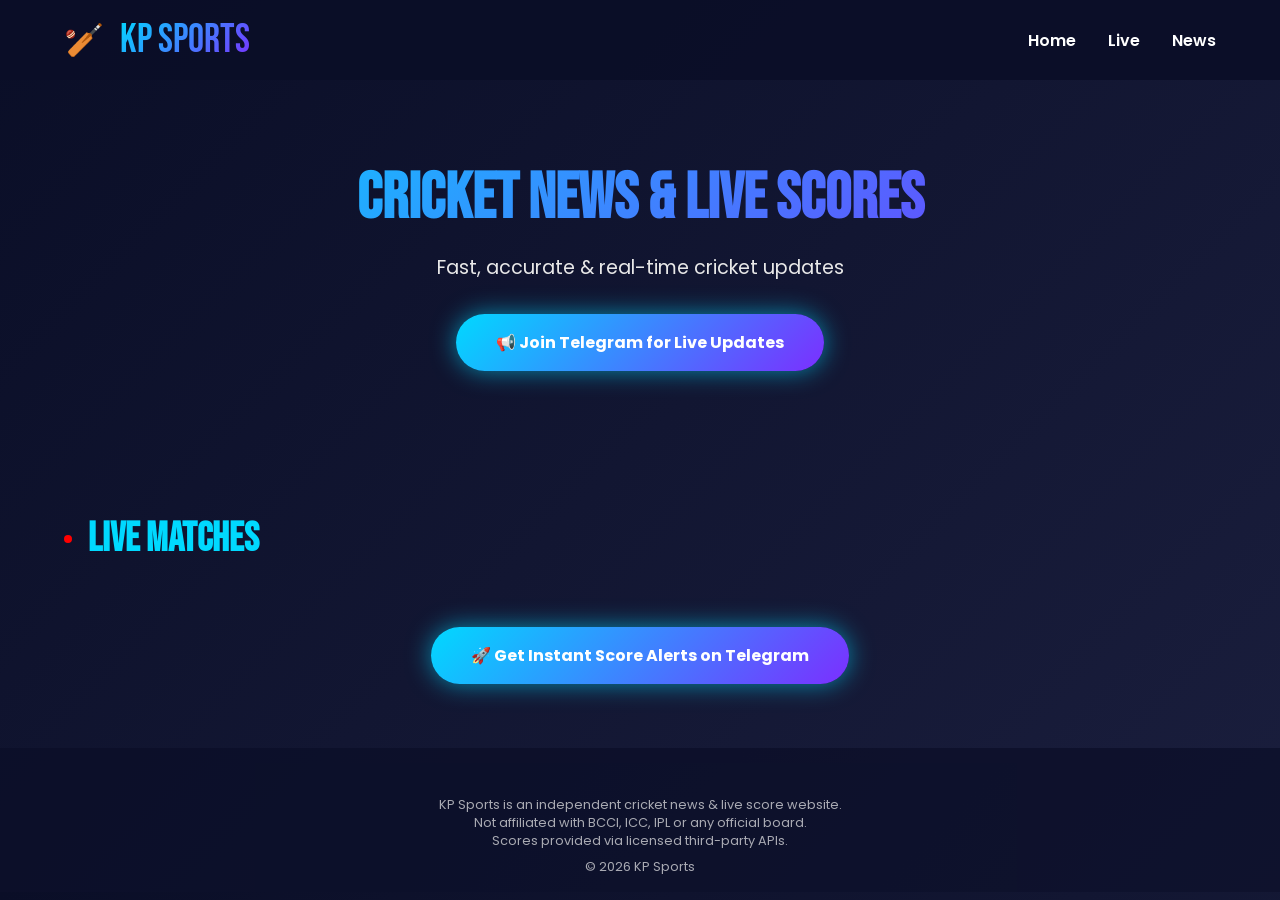
==== index.html @ c5a50441 "Create index.html" ====
<!DOCTYPE html>
<html lang="en">
<head>
<meta charset="UTF-8">
<meta name="viewport" content="width=device-width, initial-scale=1.0">
<title>KP Sports - Cricket News & Live Scores</title>

<link href="https://fonts.googleapis.com/css2?family=Bebas+Neue&family=Poppins:wght@300;400;600;700;800&display=swap" rel="stylesheet">

<style>
*{margin:0;padding:0;box-sizing:border-box}
:root{
--primary:#00D9FF;
--secondary:#7B2FFF;
--accent:#FF00E5;
--dark:#0A0E27;
--card-bg:#1A1E3D;
--glow-blue:#00D9FF;
--glow-purple:#7B2FFF;
}
body{
font-family:'Poppins',sans-serif;
background:linear-gradient(135deg,#0A0E27 0%,#1A1E3D 100%);
color:#E8E8E8;
overflow-x:hidden;
}
header{
position:sticky;top:0;z-index:1000;
background:rgba(10,14,39,.9);
padding:1rem 5%;
display:flex;justify-content:space-between;align-items:center;
}
.logo{
font-family:'Bebas Neue',sans-serif;
font-size:2.5rem;
background:linear-gradient(135deg,var(--glow-blue),var(--glow-purple));
-webkit-background-clip:text;
-webkit-text-fill-color:transparent;
}
nav{display:flex;gap:2rem}
nav a{color:#fff;text-decoration:none;font-weight:600}

.hero{
padding:5rem 5%;
text-align:center;
}
.hero h1{
font-family:'Bebas Neue',sans-serif;
font-size:4rem;
background:linear-gradient(135deg,var(--glow-blue),var(--glow-purple));
-webkit-background-clip:text;
-webkit-text-fill-color:transparent;
}
.hero p{margin:1rem 0 2rem;font-size:1.2rem}

.hero-btn{
display:inline-block;
padding:1rem 2.5rem;
border-radius:30px;
font-weight:700;
text-decoration:none;
background:linear-gradient(135deg,var(--glow-blue),var(--glow-purple));
color:#fff;
box-shadow:0 0 25px rgba(0,217,255,.6);
}

.section{
padding:4rem 5%;
}
.section-title{
font-family:'Bebas Neue';
font-size:2.5rem;
color:var(--glow-blue);
margin-bottom:2rem;
display:flex;align-items:center;gap:1rem;
}
.live-dot{
width:8px;height:8px;border-radius:50%;
background:red;animation:pulse 1.5s infinite;
}
@keyframes pulse{0%,100{opacity:1}50{opacity:.3}}

.matches-grid{
display:grid;
grid-template-columns:repeat(auto-fit,minmax(320px,1fr));
gap:2rem;
}
.match-card{
background:var(--card-bg);
border-radius:15px;
border:2px solid rgba(0,217,255,.3);
padding:1.5rem;
}
.match-card h3{margin-bottom:1rem}
.match-card p{margin:.3rem 0}

.telegram{
margin-top:2rem;
text-align:center;
}

footer{
background:#0A0E27;
padding:3rem 5% 1rem;
text-align:center;
font-size:.8rem;
opacity:.7;
}
</style>
</head>

<body>

<header>
<div style="display:flex;align-items:center;gap:1rem">
<span style="font-size:2rem">🏏</span>
<div class="logo">KP SPORTS</div>
</div>
<nav>
<a href="#home">Home</a>
<a href="#live">Live</a>
<a href="#news">News</a>
</nav>
</header>

<section class="hero" id="home">
<h1>Cricket News & Live Scores</h1>
<p>Fast, accurate & real-time cricket updates</p>

<a href="https://t.me/kp_sports" target="_blank" class="hero-btn">
📢 Join Telegram for Live Updates
</a>
</section>

<section class="section" id="live">
<h2 class="section-title">
<span class="live-dot"></span> Live Matches
</h2>

<div class="matches-grid" id="matches">
<!-- Live scores will load here -->
</div>

<div class="telegram">
<a href="https://t.me/YOUR_TELEGRAM_CHANNEL" target="_blank" class="hero-btn">
🚀 Get Instant Score Alerts on Telegram
</a>
</div>
</section>

<footer>
<p>
KP Sports is an independent cricket news & live score website. <br>
Not affiliated with BCCI, ICC, IPL or any official board. <br>
Scores provided via licensed third-party APIs.
</p>
<p style="margin-top:.5rem">© 2026 KP Sports</p>
</footer>

<script>
// 🔑 ADD YOUR CRICAPI KEY HERE
const API_KEY = "YOUR_CRICAPI_KEY";
const API_URL = `https://api.cricapi.com/v1/currentMatches?apikey=${API_KEY}&offset=0`;

async function loadLiveScores(){
try{
const res = await fetch(API_URL);
const json = await res.json();

const container = document.getElementById("matches");
container.innerHTML = "";

if(!json.data) return;

json.data.slice(0,4).forEach(match=>{
container.innerHTML += `
<div class="match-card">
<h3>${match.name}</h3>
<p>${match.teams[0]}: <strong>${match.score?.[0]?.r ?? "-"} / ${match.score?.[0]?.w ?? ""}</strong></p>
<p>${match.teams[1]}: <strong>${match.score?.[1]?.r ?? "-"} / ${match.score?.[1]?.w ?? ""}</strong></p>
<p style="margin-top:.8rem;color:var(--glow-purple)">
${match.status}
</p>
</div>
`;
});
}catch(e){
console.log("Score load error",e);
}
}

loadLiveScores();
setInterval(loadLiveScores,30000);
</script>

</body>
</html>
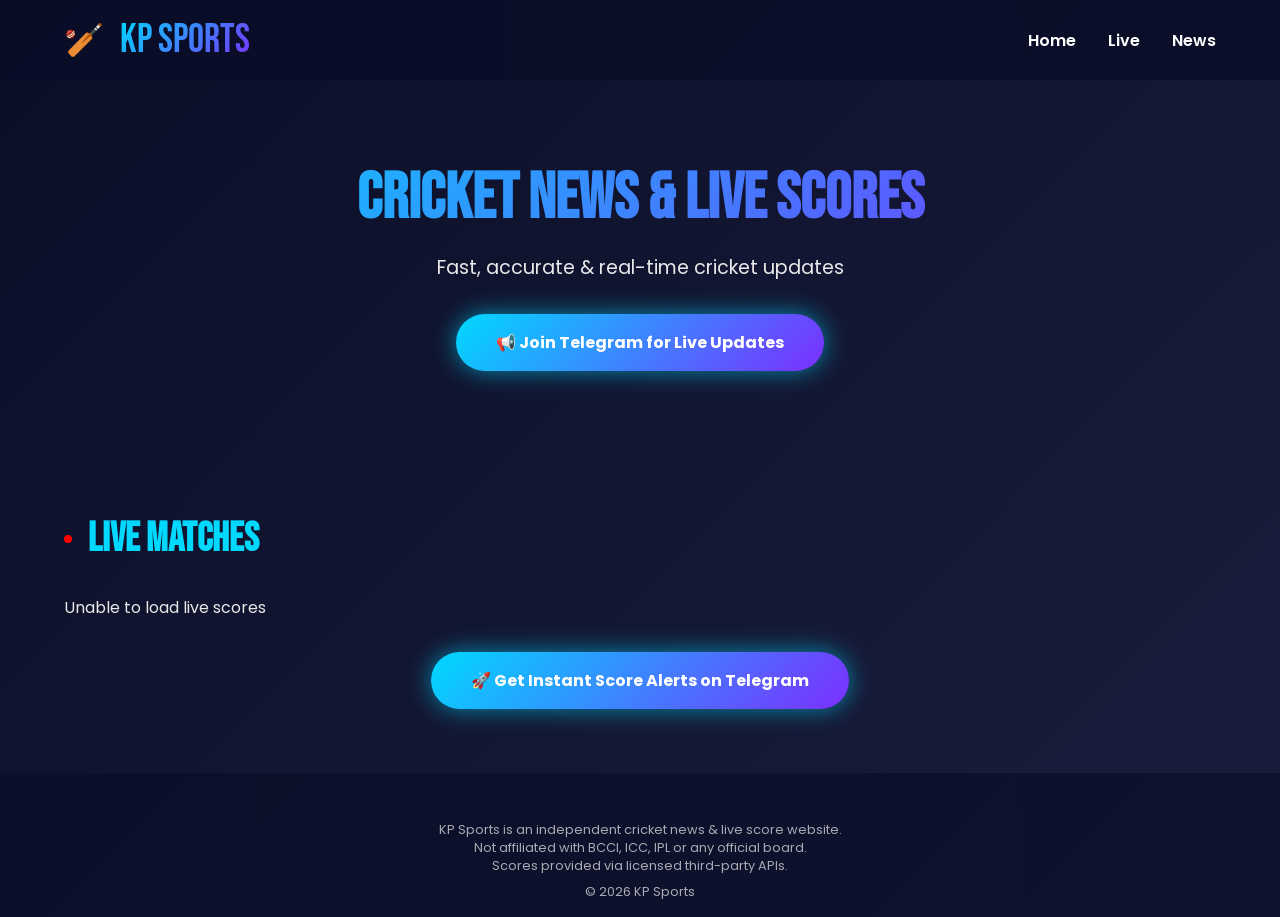
==== commit 5ac892cd: "Update index.html" ====
--- a/index.html
+++ b/index.html
@@ -78,7 +78,7 @@
 width:8px;height:8px;border-radius:50%;
 background:red;animation:pulse 1.5s infinite;
 }
-@keyframes pulse{0%,100{opacity:1}50{opacity:.3}}
+@keyframes pulse{0%,100%{opacity:1}50%{opacity:.3}}
 
 .matches-grid{
 display:grid;
@@ -138,11 +138,11 @@
 </h2>
 
 <div class="matches-grid" id="matches">
-<!-- Live scores will load here -->
+<p>Loading live scores...</p>
 </div>
 
 <div class="telegram">
-<a href="https://t.me/YOUR_TELEGRAM_CHANNEL" target="_blank" class="hero-btn">
+<a href="https://t.me/kp_sports" target="_blank" class="hero-btn">
 🚀 Get Instant Score Alerts on Telegram
 </a>
 </div>
@@ -150,47 +150,59 @@
 
 <footer>
 <p>
-KP Sports is an independent cricket news & live score website. <br>
-Not affiliated with BCCI, ICC, IPL or any official board. <br>
+KP Sports is an independent cricket news & live score website.<br>
+Not affiliated with BCCI, ICC, IPL or any official board.<br>
 Scores provided via licensed third-party APIs.
 </p>
 <p style="margin-top:.5rem">© 2026 KP Sports</p>
 </footer>
 
 <script>
-// 🔑 ADD YOUR CRICAPI KEY HERE
-const API_KEY = "YOUR_CRICAPI_KEY";
+// 🔑 APNI REAL CRICAPI KEY YAHA DAALO
+const API_KEY = "YOUR_API_KEY_HERE";
+
+// ✅ FIXED API URL (string + template literal)
 const API_URL = `https://api.cricapi.com/v1/currentMatches?apikey=${API_KEY}&offset=0`;
 
 async function loadLiveScores(){
-try{
-const res = await fetch(API_URL);
-const json = await res.json();
-
-const container = document.getElementById("matches");
-container.innerHTML = "";
-
-if(!json.data) return;
-
-json.data.slice(0,4).forEach(match=>{
-container.innerHTML += `
-<div class="match-card">
-<h3>${match.name}</h3>
-<p>${match.teams[0]}: <strong>${match.score?.[0]?.r ?? "-"} / ${match.score?.[0]?.w ?? ""}</strong></p>
-<p>${match.teams[1]}: <strong>${match.score?.[1]?.r ?? "-"} / ${match.score?.[1]?.w ?? ""}</strong></p>
-<p style="margin-top:.8rem;color:var(--glow-purple)">
-${match.status}
-</p>
-</div>
-`;
-});
-}catch(e){
-console.log("Score load error",e);
-}
+  try{
+    const res = await fetch(API_URL);
+    const json = await res.json();
+
+    const container = document.getElementById("matches");
+    container.innerHTML = "";
+
+    if(!json.data || json.data.length === 0){
+      container.innerHTML = "<p>No live matches right now</p>";
+      return;
+    }
+
+    json.data.slice(0,4).forEach(match=>{
+      container.innerHTML += `
+        <div class="match-card">
+          <h3>${match.name ?? "Match"}</h3>
+          <p>${match.teams?.[0] ?? ""} :
+            <strong>${match.score?.[0]?.r ?? "-"} / ${match.score?.[0]?.w ?? "-"}</strong>
+          </p>
+          <p>${match.teams?.[1] ?? ""} :
+            <strong>${match.score?.[1]?.r ?? "-"} / ${match.score?.[1]?.w ?? "-"}</strong>
+          </p>
+          <p style="margin-top:.8rem;color:var(--glow-purple)">
+            ${match.status ?? ""}
+          </p>
+        </div>
+      `;
+    });
+
+  }catch(err){
+    console.error("Live score error:", err);
+    document.getElementById("matches").innerHTML =
+      "<p>Unable to load live scores</p>";
+  }
 }
 
 loadLiveScores();
-setInterval(loadLiveScores,30000);
+setInterval(loadLiveScores, 30000); // refresh every 30 sec
 </script>
 
 </body>
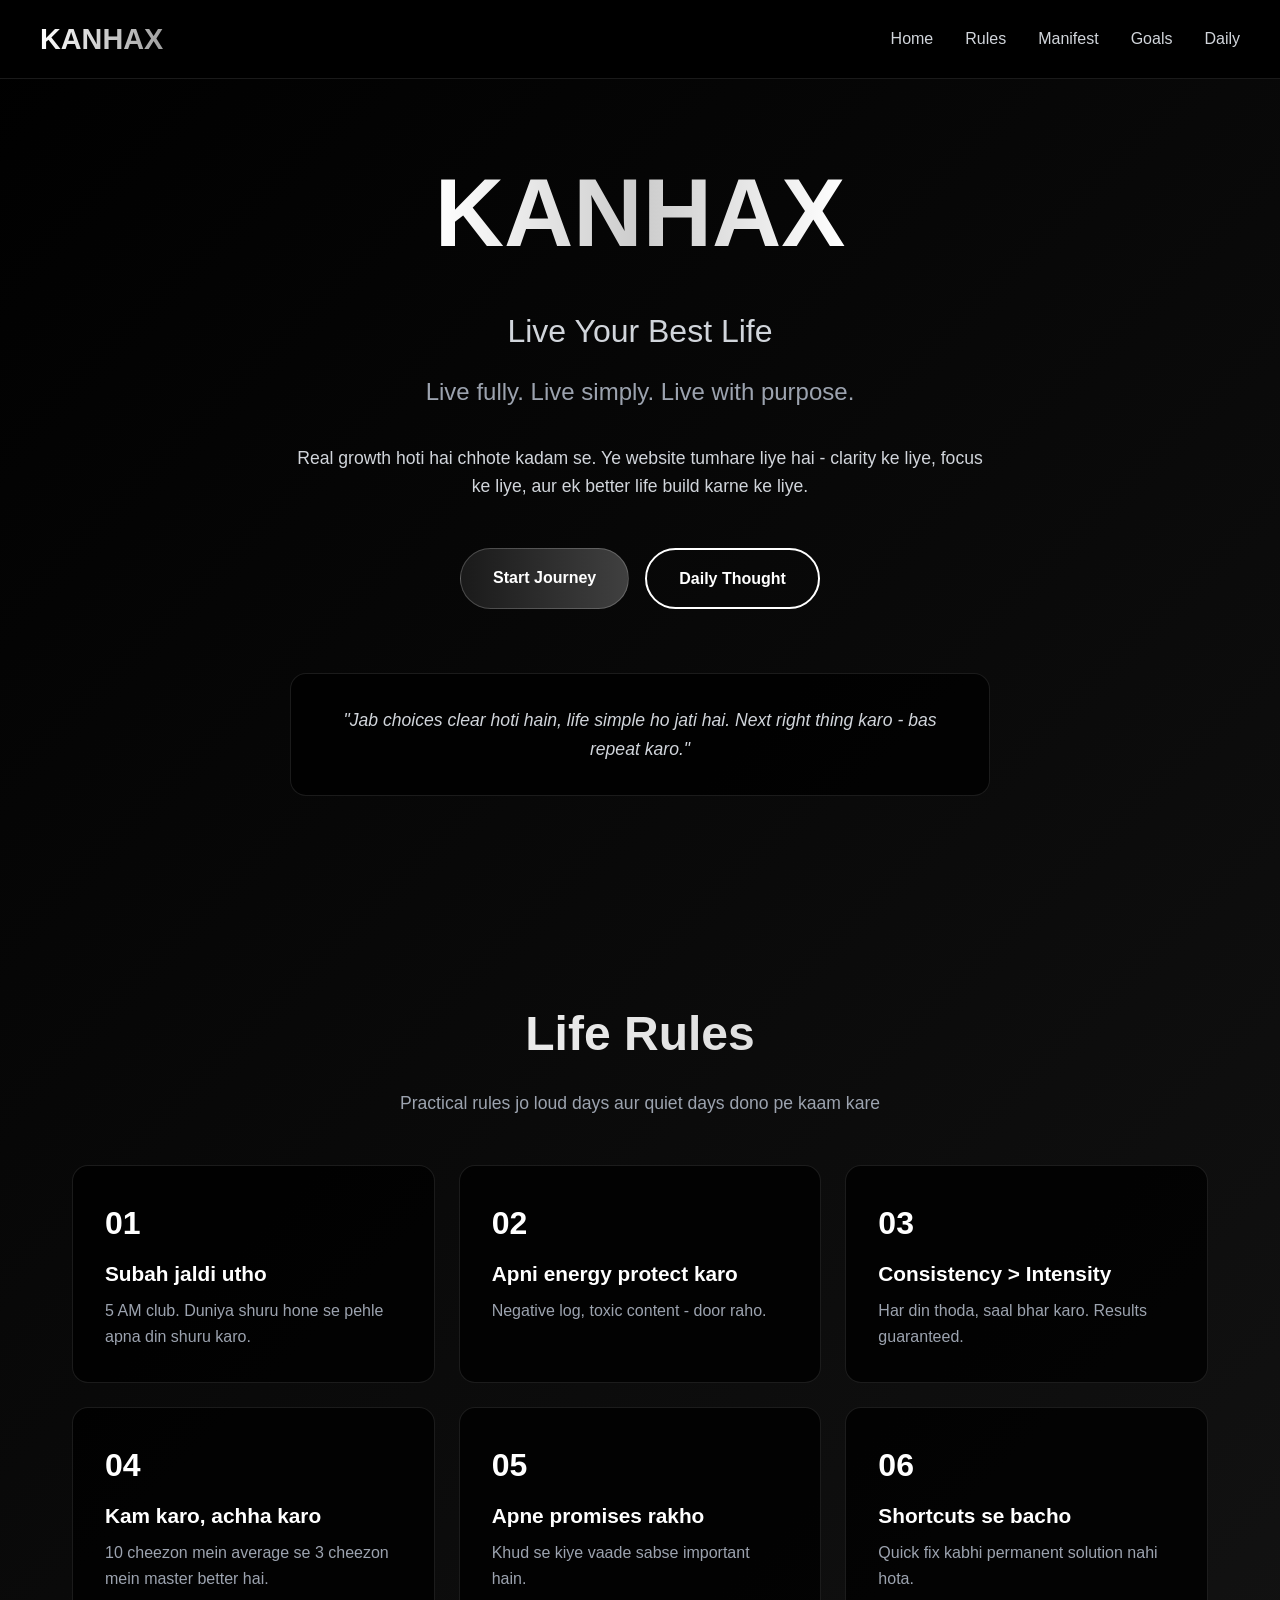
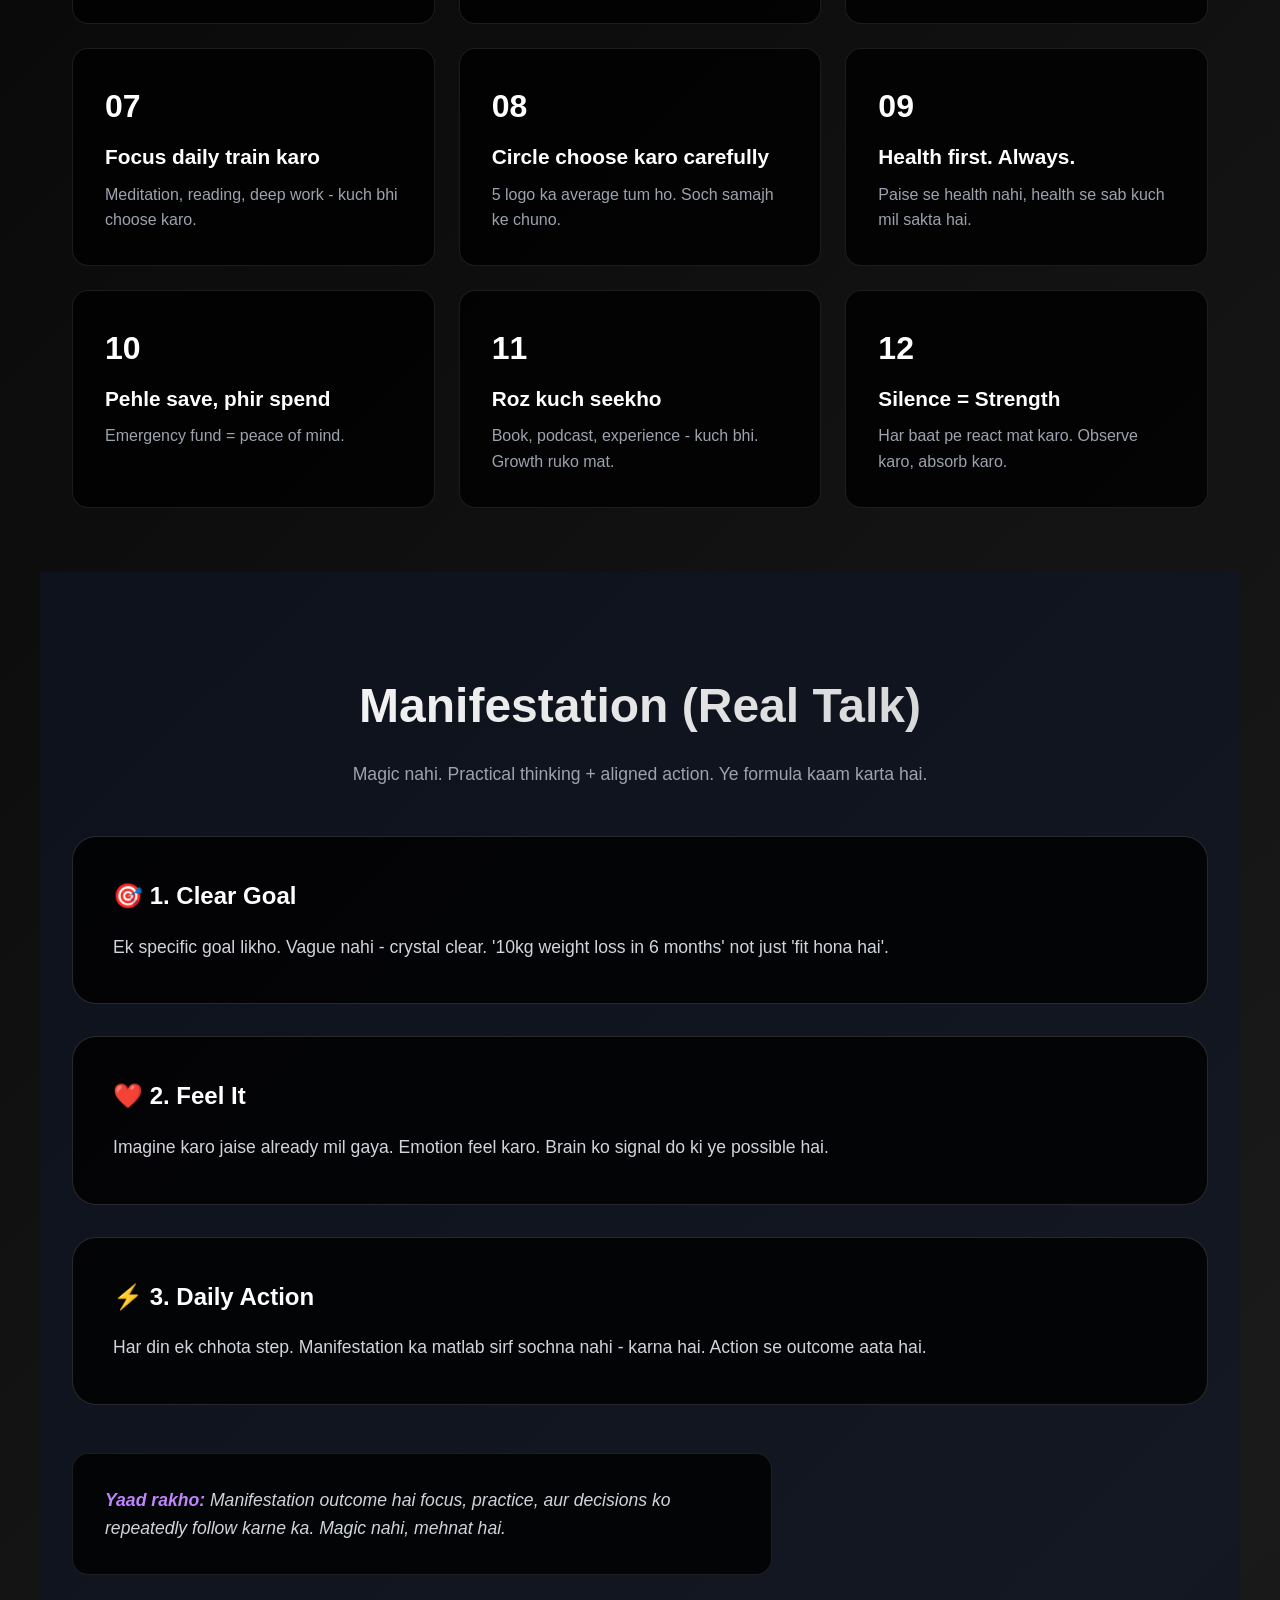
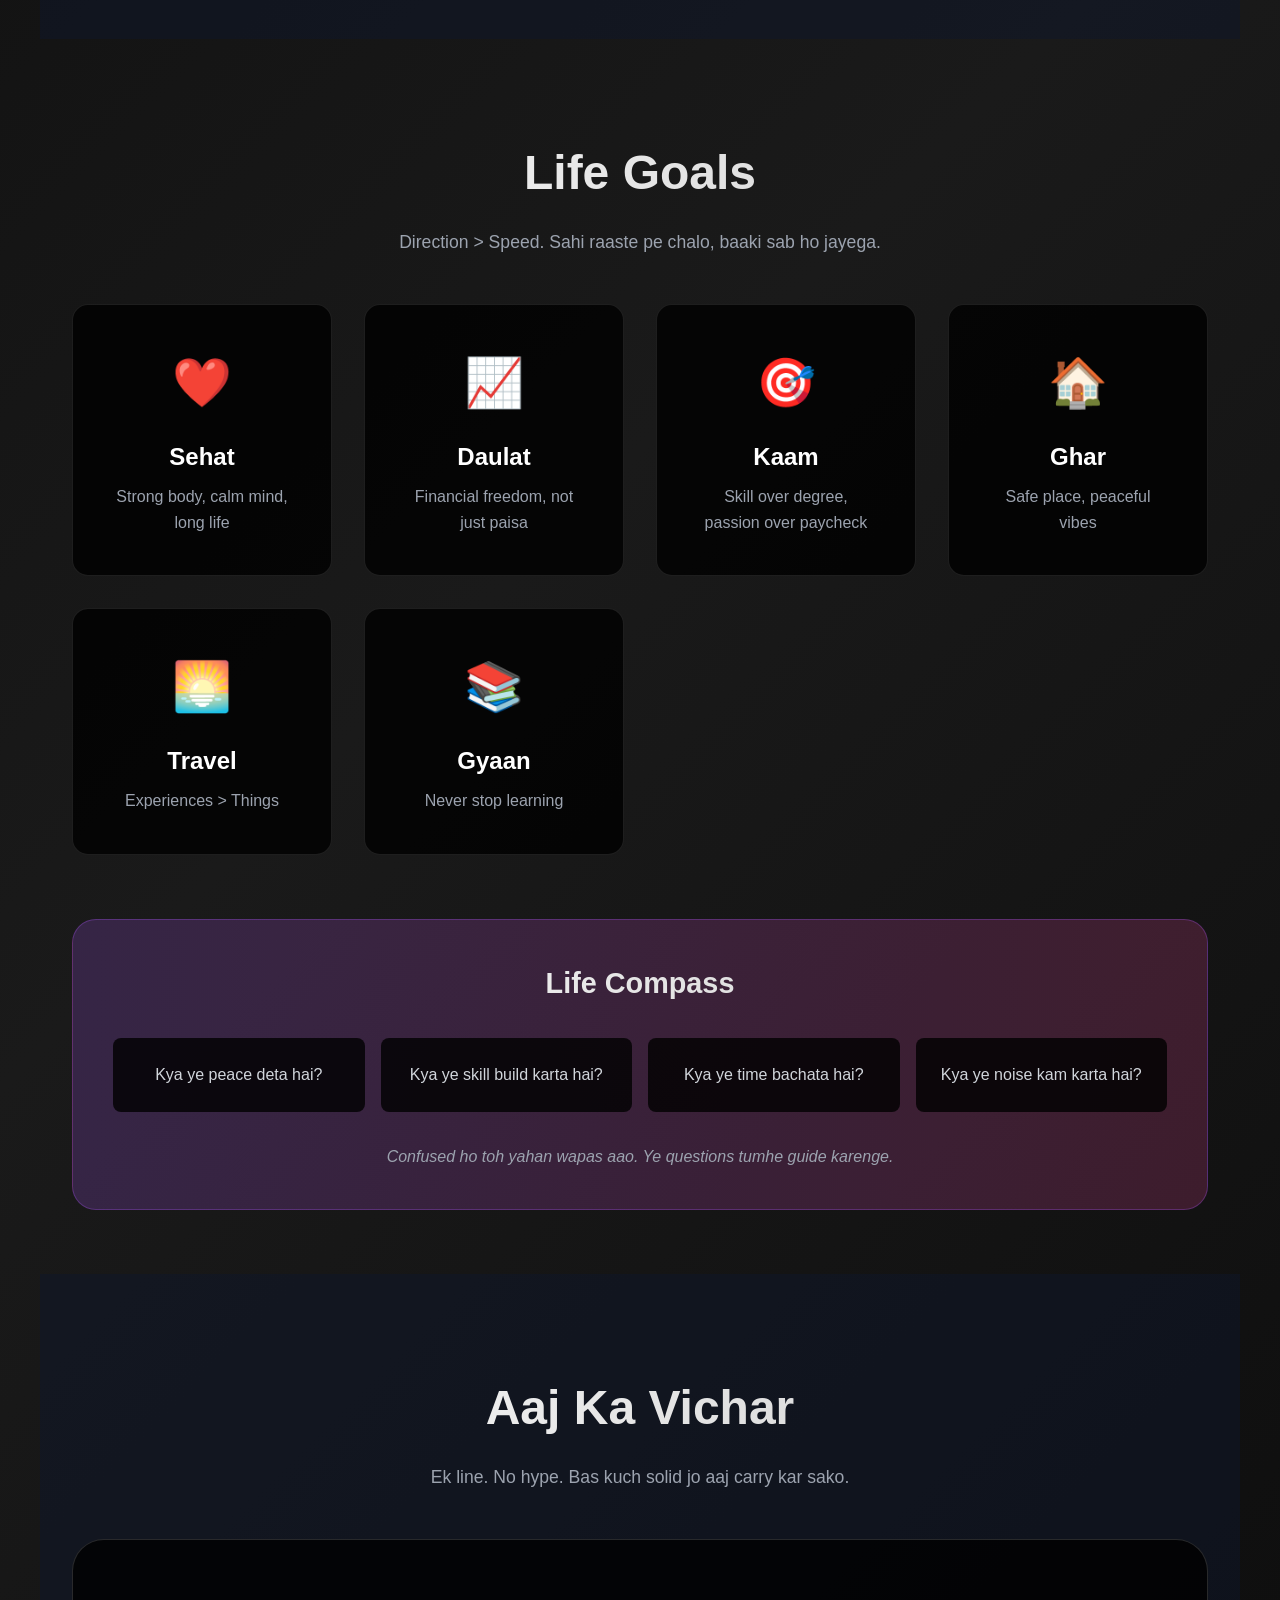
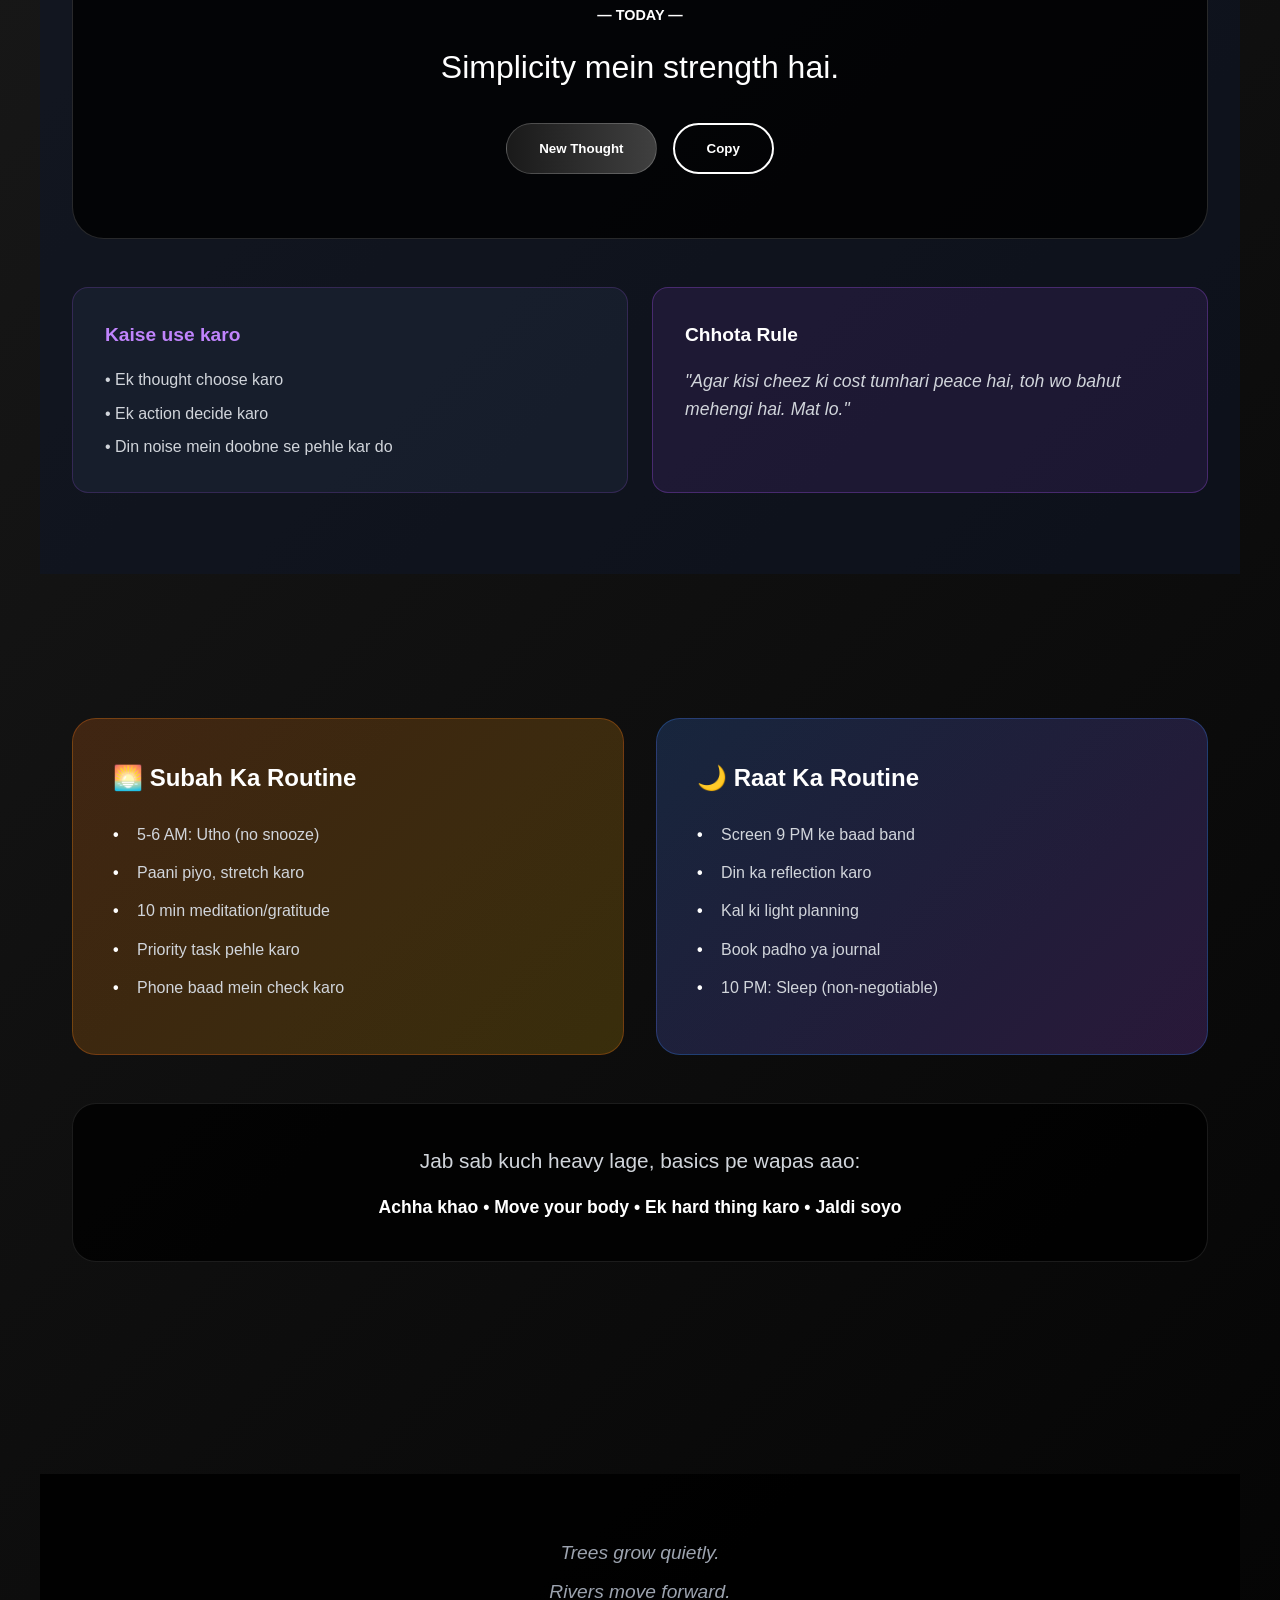
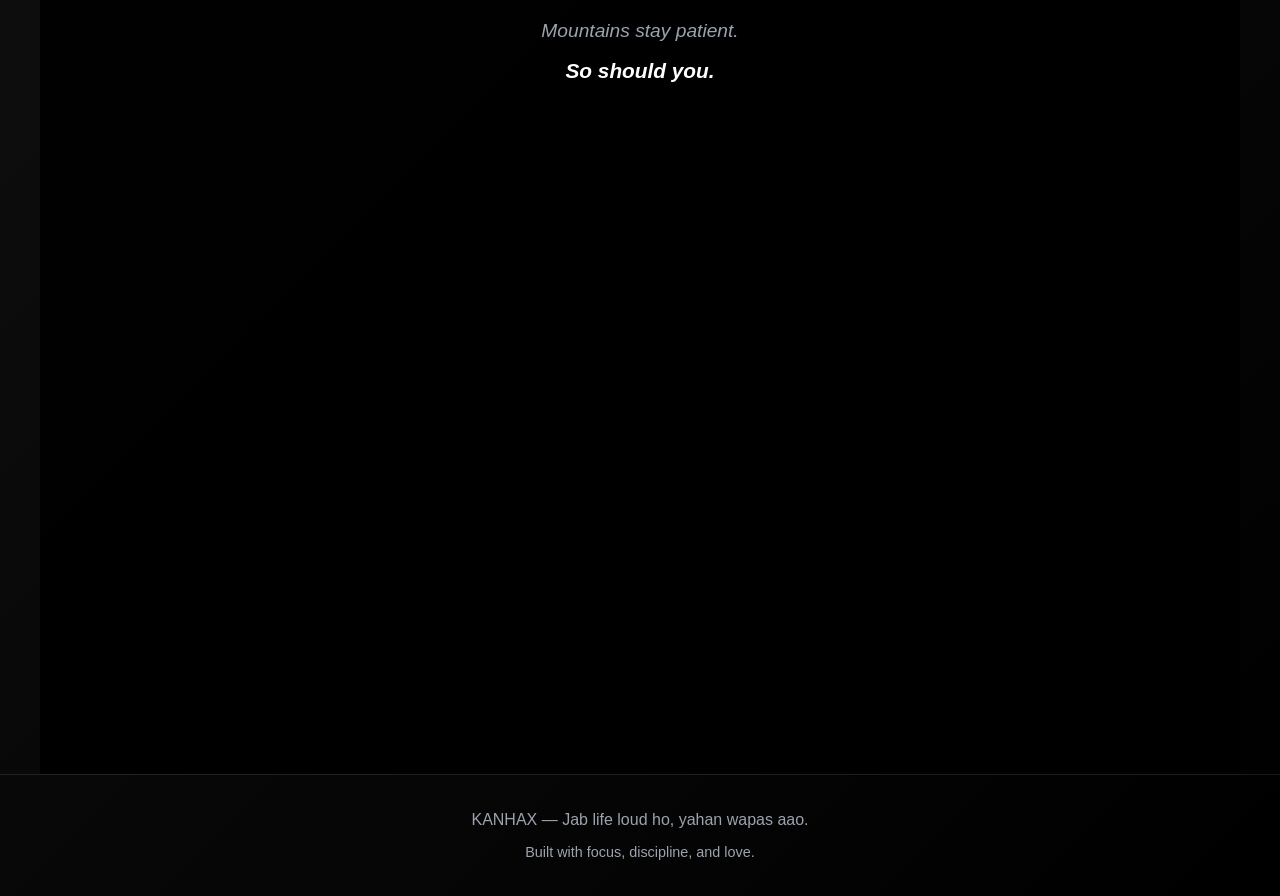
==== commit 4756cd07: "Create index.html" ====
--- a/index.html
+++ b/index.html
@@ -1,209 +1,810 @@
 <!DOCTYPE html>
 <html lang="en">
 <head>
-<meta charset="UTF-8">
-<meta name="viewport" content="width=device-width, initial-scale=1.0">
-<title>KP Sports - Cricket News & Live Scores</title>
-
-<link href="https://fonts.googleapis.com/css2?family=Bebas+Neue&family=Poppins:wght@300;400;600;700;800&display=swap" rel="stylesheet">
-
-<style>
-*{margin:0;padding:0;box-sizing:border-box}
-:root{
---primary:#00D9FF;
---secondary:#7B2FFF;
---accent:#FF00E5;
---dark:#0A0E27;
---card-bg:#1A1E3D;
---glow-blue:#00D9FF;
---glow-purple:#7B2FFF;
-}
-body{
-font-family:'Poppins',sans-serif;
-background:linear-gradient(135deg,#0A0E27 0%,#1A1E3D 100%);
-color:#E8E8E8;
-overflow-x:hidden;
-}
-header{
-position:sticky;top:0;z-index:1000;
-background:rgba(10,14,39,.9);
-padding:1rem 5%;
-display:flex;justify-content:space-between;align-items:center;
-}
-.logo{
-font-family:'Bebas Neue',sans-serif;
-font-size:2.5rem;
-background:linear-gradient(135deg,var(--glow-blue),var(--glow-purple));
--webkit-background-clip:text;
--webkit-text-fill-color:transparent;
-}
-nav{display:flex;gap:2rem}
-nav a{color:#fff;text-decoration:none;font-weight:600}
-
-.hero{
-padding:5rem 5%;
-text-align:center;
-}
-.hero h1{
-font-family:'Bebas Neue',sans-serif;
-font-size:4rem;
-background:linear-gradient(135deg,var(--glow-blue),var(--glow-purple));
--webkit-background-clip:text;
--webkit-text-fill-color:transparent;
-}
-.hero p{margin:1rem 0 2rem;font-size:1.2rem}
-
-.hero-btn{
-display:inline-block;
-padding:1rem 2.5rem;
-border-radius:30px;
-font-weight:700;
-text-decoration:none;
-background:linear-gradient(135deg,var(--glow-blue),var(--glow-purple));
-color:#fff;
-box-shadow:0 0 25px rgba(0,217,255,.6);
-}
-
-.section{
-padding:4rem 5%;
-}
-.section-title{
-font-family:'Bebas Neue';
-font-size:2.5rem;
-color:var(--glow-blue);
-margin-bottom:2rem;
-display:flex;align-items:center;gap:1rem;
-}
-.live-dot{
-width:8px;height:8px;border-radius:50%;
-background:red;animation:pulse 1.5s infinite;
-}
-@keyframes pulse{0%,100%{opacity:1}50%{opacity:.3}}
-
-.matches-grid{
-display:grid;
-grid-template-columns:repeat(auto-fit,minmax(320px,1fr));
-gap:2rem;
-}
-.match-card{
-background:var(--card-bg);
-border-radius:15px;
-border:2px solid rgba(0,217,255,.3);
-padding:1.5rem;
-}
-.match-card h3{margin-bottom:1rem}
-.match-card p{margin:.3rem 0}
-
-.telegram{
-margin-top:2rem;
-text-align:center;
-}
-
-footer{
-background:#0A0E27;
-padding:3rem 5% 1rem;
-text-align:center;
-font-size:.8rem;
-opacity:.7;
-}
-</style>
+    <meta charset="UTF-8">
+    <meta name="viewport" content="width=device-width, initial-scale=1.0">
+    <title>KANHAX | Live Fully, Live Simply</title>
+    <style>
+        * {
+            margin: 0;
+            padding: 0;
+            box-sizing: border-box;
+        }
+
+        body {
+            font-family: -apple-system, BlinkMacSystemFont, 'Segoe UI', Roboto, 'Helvetica Neue', Arial, sans-serif;
+            background: linear-gradient(135deg, #000000 0%, #1a1a1a 50%, #000000 100%);
+            color: #ffffff;
+            line-height: 1.6;
+            overflow-x: hidden;
+        }
+
+        /* Navigation */
+        nav {
+            position: fixed;
+            top: 0;
+            width: 100%;
+            background: rgba(0, 0, 0, 0.95);
+            backdrop-filter: blur(10px);
+            padding: 1rem 2rem;
+            z-index: 1000;
+            border-bottom: 1px solid rgba(255, 255, 255, 0.1);
+        }
+
+        .nav-container {
+            max-width: 1200px;
+            margin: 0 auto;
+            display: flex;
+            justify-content: space-between;
+            align-items: center;
+        }
+
+        .logo {
+            font-size: 1.8rem;
+            font-weight: bold;
+            background: linear-gradient(to right, #ffffff, #a0a0a0);
+            -webkit-background-clip: text;
+            -webkit-text-fill-color: transparent;
+            background-clip: text;
+        }
+
+        .nav-links {
+            display: flex;
+            gap: 2rem;
+            list-style: none;
+        }
+
+        .nav-links a {
+            color: #d1d5db;
+            text-decoration: none;
+            transition: color 0.3s;
+        }
+
+        .nav-links a:hover {
+            color: #ffffff;
+        }
+
+        /* Sections */
+        section {
+            min-height: 100vh;
+            padding: 6rem 2rem 4rem;
+            max-width: 1200px;
+            margin: 0 auto;
+        }
+
+        /* Hero Section */
+        .hero {
+            display: flex;
+            flex-direction: column;
+            justify-content: center;
+            align-items: center;
+            text-align: center;
+            min-height: 100vh;
+        }
+
+        .hero-title {
+            font-size: 6rem;
+            font-weight: bold;
+            background: linear-gradient(to right, #ffffff, #cccccc, #ffffff);
+            -webkit-background-clip: text;
+            -webkit-text-fill-color: transparent;
+            background-clip: text;
+            margin-bottom: 1rem;
+        }
+
+        .hero-subtitle {
+            font-size: 2rem;
+            color: #d1d5db;
+            margin-bottom: 1rem;
+        }
+
+        .hero-tagline {
+            font-size: 1.5rem;
+            color: #9ca3af;
+            margin-bottom: 2rem;
+        }
+
+        .hero-description {
+            font-size: 1.1rem;
+            color: #d1d5db;
+            max-width: 700px;
+            margin-bottom: 3rem;
+        }
+
+        .hero-buttons {
+            display: flex;
+            gap: 1rem;
+            flex-wrap: wrap;
+            justify-content: center;
+        }
+
+        .btn {
+            padding: 1rem 2rem;
+            border-radius: 50px;
+            font-weight: 600;
+            cursor: pointer;
+            transition: all 0.3s;
+            text-decoration: none;
+            display: inline-block;
+        }
+
+        .btn-primary {
+            background: linear-gradient(to right, #1a1a1a, #404040);
+            color: white;
+            border: 1px solid rgba(255, 255, 255, 0.2);
+        }
+
+        .btn-primary:hover {
+            box-shadow: 0 10px 30px rgba(255, 255, 255, 0.3);
+            transform: translateY(-2px);
+            background: linear-gradient(to right, #2a2a2a, #505050);
+        }
+
+        .btn-secondary {
+            border: 2px solid #ffffff;
+            color: white;
+            background: transparent;
+        }
+
+        .btn-secondary:hover {
+            background: rgba(255, 255, 255, 0.1);
+        }
+
+        .quote-box {
+            margin-top: 4rem;
+            padding: 2rem;
+            background: rgba(0, 0, 0, 0.8);
+            border-radius: 1rem;
+            border: 1px solid rgba(255, 255, 255, 0.1);
+            max-width: 700px;
+        }
+
+        .quote-box p {
+            color: #d1d5db;
+            font-style: italic;
+            font-size: 1.1rem;
+        }
+
+        /* Section Titles */
+        .section-title {
+            font-size: 3rem;
+            font-weight: bold;
+            text-align: center;
+            margin-bottom: 1rem;
+            background: linear-gradient(to right, #ffffff, #cccccc);
+            -webkit-background-clip: text;
+            -webkit-text-fill-color: transparent;
+            background-clip: text;
+        }
+
+        .section-subtitle {
+            text-align: center;
+            color: #9ca3af;
+            font-size: 1.1rem;
+            margin-bottom: 3rem;
+        }
+
+        /* Life Rules Grid */
+        .rules-grid {
+            display: grid;
+            grid-template-columns: repeat(auto-fit, minmax(300px, 1fr));
+            gap: 1.5rem;
+            margin-top: 3rem;
+        }
+
+        .rule-card {
+            padding: 2rem;
+            background: rgba(0, 0, 0, 0.8);
+            border-radius: 1rem;
+            border: 1px solid rgba(255, 255, 255, 0.1);
+            transition: all 0.3s;
+        }
+
+        .rule-card:hover {
+            border-color: rgba(255, 255, 255, 0.3);
+            box-shadow: 0 10px 30px rgba(255, 255, 255, 0.1);
+        }
+
+        .rule-number {
+            font-size: 2rem;
+            font-weight: bold;
+            color: #ffffff;
+            margin-bottom: 0.5rem;
+        }
+
+        .rule-title {
+            font-size: 1.3rem;
+            font-weight: 600;
+            margin-bottom: 0.5rem;
+            color: white;
+        }
+
+        .rule-desc {
+            color: #9ca3af;
+        }
+
+        /* Manifestation Cards */
+        .manifest-cards {
+            display: flex;
+            flex-direction: column;
+            gap: 2rem;
+            margin-top: 3rem;
+        }
+
+        .manifest-card {
+            padding: 2.5rem;
+            background: rgba(0, 0, 0, 0.8);
+            border-radius: 1.5rem;
+            border: 1px solid rgba(255, 255, 255, 0.15);
+            transition: all 0.3s;
+        }
+
+        .manifest-card:hover {
+            border-color: rgba(255, 255, 255, 0.4);
+        }
+
+        .manifest-title {
+            font-size: 1.5rem;
+            font-weight: bold;
+            margin-bottom: 1rem;
+            color: white;
+        }
+
+        .manifest-desc {
+            color: #d1d5db;
+            font-size: 1.1rem;
+            line-height: 1.8;
+        }
+
+        /* Goals Grid */
+        .goals-grid {
+            display: grid;
+            grid-template-columns: repeat(auto-fit, minmax(250px, 1fr));
+            gap: 2rem;
+            margin-top: 3rem;
+        }
+
+        .goal-card {
+            padding: 2.5rem;
+            background: rgba(0, 0, 0, 0.8);
+            border-radius: 1rem;
+            border: 1px solid rgba(255, 255, 255, 0.1);
+            text-align: center;
+            transition: all 0.3s;
+        }
+
+        .goal-card:hover {
+            border-color: rgba(255, 255, 255, 0.3);
+            box-shadow: 0 10px 30px rgba(255, 255, 255, 0.1);
+            transform: translateY(-5px);
+        }
+
+        .goal-icon {
+            font-size: 3rem;
+            margin-bottom: 1rem;
+        }
+
+        .goal-title {
+            font-size: 1.5rem;
+            font-weight: bold;
+            margin-bottom: 0.5rem;
+            color: white;
+        }
+
+        .goal-desc {
+            color: #9ca3af;
+        }
+
+        /* Daily Thought */
+        .thought-box {
+            padding: 4rem 3rem;
+            background: rgba(0, 0, 0, 0.8);
+            border-radius: 2rem;
+            border: 1px solid rgba(255, 255, 255, 0.15);
+            text-align: center;
+            margin: 3rem 0;
+        }
+
+        .thought-label {
+            color: #ffffff;
+            font-weight: 600;
+            font-size: 0.9rem;
+            margin-bottom: 1rem;
+        }
+
+        .thought-text {
+            font-size: 2rem;
+            font-weight: 300;
+            color: white;
+            margin-bottom: 2rem;
+            line-height: 1.5;
+        }
+
+        .thought-buttons {
+            display: flex;
+            gap: 1rem;
+            justify-content: center;
+            flex-wrap: wrap;
+        }
+
+        /* Rituals */
+        .rituals-grid {
+            display: grid;
+            grid-template-columns: repeat(auto-fit, minmax(300px, 1fr));
+            gap: 2rem;
+            margin-top: 3rem;
+        }
+
+        .ritual-card {
+            padding: 2.5rem;
+            border-radius: 1.5rem;
+            border: 1px solid;
+        }
+
+        .ritual-card.morning {
+            background: linear-gradient(135deg, rgba(249, 115, 22, 0.2), rgba(234, 179, 8, 0.2));
+            border-color: rgba(249, 115, 22, 0.3);
+        }
+
+        .ritual-card.night {
+            background: linear-gradient(135deg, rgba(59, 130, 246, 0.2), rgba(168, 85, 247, 0.2));
+            border-color: rgba(59, 130, 246, 0.3);
+        }
+
+        .ritual-title {
+            font-size: 1.5rem;
+            font-weight: bold;
+            margin-bottom: 1.5rem;
+            color: white;
+        }
+
+        .ritual-card ul {
+            list-style: none;
+        }
+
+        .ritual-card li {
+            color: #d1d5db;
+            margin-bottom: 0.8rem;
+            padding-left: 1.5rem;
+            position: relative;
+        }
+
+        .ritual-card li:before {
+            content: "•";
+            position: absolute;
+            left: 0;
+            color: #ffffff;
+            font-weight: bold;
+        }
+
+        /* Wisdom Section */
+        .wisdom-box {
+            text-align: center;
+            padding: 4rem 2rem;
+            background: rgba(0, 0, 0, 0.95);
+        }
+
+        .wisdom-box p {
+            color: #9ca3af;
+            font-style: italic;
+            font-size: 1.2rem;
+            margin-bottom: 0.5rem;
+        }
+
+        .wisdom-box .highlight {
+            color: #ffffff;
+            font-weight: 600;
+            font-size: 1.3rem;
+        }
+
+        /* Footer */
+        footer {
+            text-align: center;
+            padding: 2rem;
+            border-top: 1px solid rgba(255, 255, 255, 0.1);
+            color: #9ca3af;
+        }
+
+        /* Responsive */
+        @media (max-width: 768px) {
+            .hero-title {
+                font-size: 3rem;
+            }
+
+            .hero-subtitle {
+                font-size: 1.5rem;
+            }
+
+            .section-title {
+                font-size: 2rem;
+            }
+
+            .nav-links {
+                display: none;
+            }
+
+            .thought-text {
+                font-size: 1.5rem;
+            }
+        }
+
+        /* Smooth Scroll */
+        html {
+            scroll-behavior: smooth;
+        }
+
+        /* Life Compass */
+        .compass-grid {
+            display: grid;
+            grid-template-columns: repeat(auto-fit, minmax(250px, 1fr));
+            gap: 1rem;
+            margin-top: 2rem;
+            text-align: center;
+        }
+
+        .compass-item {
+            padding: 1.5rem;
+            background: rgba(0, 0, 0, 0.8);
+            border-radius: 0.5rem;
+        }
+
+        .basics-box {
+            margin-top: 3rem;
+            padding: 2.5rem;
+            background: rgba(0, 0, 0, 0.8);
+            border-radius: 1.5rem;
+            border: 1px solid rgba(255, 255, 255, 0.1);
+            text-align: center;
+        }
+
+        .basics-title {
+            font-size: 1.3rem;
+            color: #d1d5db;
+            margin-bottom: 1rem;
+        }
+
+        .basics-actions {
+            font-size: 1.1rem;
+            color: #ffffff;
+            font-weight: 600;
+        }
+    </style>
 </head>
-
 <body>
-
-<header>
-<div style="display:flex;align-items:center;gap:1rem">
-<span style="font-size:2rem">🏏</span>
-<div class="logo">KP SPORTS</div>
-</div>
-<nav>
-<a href="#home">Home</a>
-<a href="#live">Live</a>
-<a href="#news">News</a>
-</nav>
-</header>
-
-<section class="hero" id="home">
-<h1>Cricket News & Live Scores</h1>
-<p>Fast, accurate & real-time cricket updates</p>
-
-<a href="https://t.me/kp_sports" target="_blank" class="hero-btn">
-📢 Join Telegram for Live Updates
-</a>
-</section>
-
-<section class="section" id="live">
-<h2 class="section-title">
-<span class="live-dot"></span> Live Matches
-</h2>
-
-<div class="matches-grid" id="matches">
-<p>Loading live scores...</p>
-</div>
-
-<div class="telegram">
-<a href="https://t.me/kp_sports" target="_blank" class="hero-btn">
-🚀 Get Instant Score Alerts on Telegram
-</a>
-</div>
-</section>
-
-<footer>
-<p>
-KP Sports is an independent cricket news & live score website.<br>
-Not affiliated with BCCI, ICC, IPL or any official board.<br>
-Scores provided via licensed third-party APIs.
-</p>
-<p style="margin-top:.5rem">© 2026 KP Sports</p>
-</footer>
-
-<script>
-// 🔑 APNI REAL CRICAPI KEY YAHA DAALO
-const API_KEY = "YOUR_API_KEY_HERE";
-
-// ✅ FIXED API URL (string + template literal)
-const API_URL = `https://api.cricapi.com/v1/currentMatches?apikey=${API_KEY}&offset=0`;
-
-async function loadLiveScores(){
-  try{
-    const res = await fetch(API_URL);
-    const json = await res.json();
-
-    const container = document.getElementById("matches");
-    container.innerHTML = "";
-
-    if(!json.data || json.data.length === 0){
-      container.innerHTML = "<p>No live matches right now</p>";
-      return;
-    }
-
-    json.data.slice(0,4).forEach(match=>{
-      container.innerHTML += `
-        <div class="match-card">
-          <h3>${match.name ?? "Match"}</h3>
-          <p>${match.teams?.[0] ?? ""} :
-            <strong>${match.score?.[0]?.r ?? "-"} / ${match.score?.[0]?.w ?? "-"}</strong>
-          </p>
-          <p>${match.teams?.[1] ?? ""} :
-            <strong>${match.score?.[1]?.r ?? "-"} / ${match.score?.[1]?.w ?? "-"}</strong>
-          </p>
-          <p style="margin-top:.8rem;color:var(--glow-purple)">
-            ${match.status ?? ""}
-          </p>
-        </div>
-      `;
-    });
-
-  }catch(err){
-    console.error("Live score error:", err);
-    document.getElementById("matches").innerHTML =
-      "<p>Unable to load live scores</p>";
-  }
-}
-
-loadLiveScores();
-setInterval(loadLiveScores, 30000); // refresh every 30 sec
-</script>
-
+    <!-- Navigation -->
+    <nav>
+        <div class="nav-container">
+            <div class="logo">KANHAX</div>
+            <ul class="nav-links">
+                <li><a href="#home">Home</a></li>
+                <li><a href="#rules">Rules</a></li>
+                <li><a href="#manifest">Manifest</a></li>
+                <li><a href="#goals">Goals</a></li>
+                <li><a href="#daily">Daily</a></li>
+            </ul>
+        </div>
+    </nav>
+
+    <!-- Hero Section -->
+    <section id="home" class="hero">
+        <div class="hero-title">KANHAX</div>
+        <div class="hero-subtitle">Live Your Best Life</div>
+        <div class="hero-tagline">Live fully. Live simply. Live with purpose.</div>
+        <p class="hero-description">
+            Real growth hoti hai chhote kadam se. Ye website tumhare liye hai - 
+            clarity ke liye, focus ke liye, aur ek better life build karne ke liye.
+        </p>
+        <div class="hero-buttons">
+            <a href="#rules" class="btn btn-primary">Start Journey</a>
+            <a href="#daily" class="btn btn-secondary">Daily Thought</a>
+        </div>
+        <div class="quote-box">
+            <p>"Jab choices clear hoti hain, life simple ho jati hai. Next right thing karo - bas repeat karo."</p>
+        </div>
+    </section>
+
+    <!-- Life Rules Section -->
+    <section id="rules">
+        <h2 class="section-title">Life Rules</h2>
+        <p class="section-subtitle">Practical rules jo loud days aur quiet days dono pe kaam kare</p>
+        
+        <div class="rules-grid">
+            <div class="rule-card">
+                <div class="rule-number">01</div>
+                <h3 class="rule-title">Subah jaldi utho</h3>
+                <p class="rule-desc">5 AM club. Duniya shuru hone se pehle apna din shuru karo.</p>
+            </div>
+            
+            <div class="rule-card">
+                <div class="rule-number">02</div>
+                <h3 class="rule-title">Apni energy protect karo</h3>
+                <p class="rule-desc">Negative log, toxic content - door raho.</p>
+            </div>
+            
+            <div class="rule-card">
+                <div class="rule-number">03</div>
+                <h3 class="rule-title">Consistency > Intensity</h3>
+                <p class="rule-desc">Har din thoda, saal bhar karo. Results guaranteed.</p>
+            </div>
+            
+            <div class="rule-card">
+                <div class="rule-number">04</div>
+                <h3 class="rule-title">Kam karo, achha karo</h3>
+                <p class="rule-desc">10 cheezon mein average se 3 cheezon mein master better hai.</p>
+            </div>
+            
+            <div class="rule-card">
+                <div class="rule-number">05</div>
+                <h3 class="rule-title">Apne promises rakho</h3>
+                <p class="rule-desc">Khud se kiye vaade sabse important hain.</p>
+            </div>
+            
+            <div class="rule-card">
+                <div class="rule-number">06</div>
+                <h3 class="rule-title">Shortcuts se bacho</h3>
+                <p class="rule-desc">Quick fix kabhi permanent solution nahi hota.</p>
+            </div>
+            
+            <div class="rule-card">
+                <div class="rule-number">07</div>
+                <h3 class="rule-title">Focus daily train karo</h3>
+                <p class="rule-desc">Meditation, reading, deep work - kuch bhi choose karo.</p>
+            </div>
+            
+            <div class="rule-card">
+                <div class="rule-number">08</div>
+                <h3 class="rule-title">Circle choose karo carefully</h3>
+                <p class="rule-desc">5 logo ka average tum ho. Soch samajh ke chuno.</p>
+            </div>
+            
+            <div class="rule-card">
+                <div class="rule-number">09</div>
+                <h3 class="rule-title">Health first. Always.</h3>
+                <p class="rule-desc">Paise se health nahi, health se sab kuch mil sakta hai.</p>
+            </div>
+            
+            <div class="rule-card">
+                <div class="rule-number">10</div>
+                <h3 class="rule-title">Pehle save, phir spend</h3>
+                <p class="rule-desc">Emergency fund = peace of mind.</p>
+            </div>
+            
+            <div class="rule-card">
+                <div class="rule-number">11</div>
+                <h3 class="rule-title">Roz kuch seekho</h3>
+                <p class="rule-desc">Book, podcast, experience - kuch bhi. Growth ruko mat.</p>
+            </div>
+            
+            <div class="rule-card">
+                <div class="rule-number">12</div>
+                <h3 class="rule-title">Silence = Strength</h3>
+                <p class="rule-desc">Har baat pe react mat karo. Observe karo, absorb karo.</p>
+            </div>
+        </div>
+    </section>
+
+    <!-- Manifestation Section -->
+    <section id="manifest" style="background: rgba(15, 23, 42, 0.5);">
+        <h2 class="section-title">Manifestation (Real Talk)</h2>
+        <p class="section-subtitle">Magic nahi. Practical thinking + aligned action. Ye formula kaam karta hai.</p>
+        
+        <div class="manifest-cards">
+            <div class="manifest-card">
+                <h3 class="manifest-title">🎯 1. Clear Goal</h3>
+                <p class="manifest-desc">
+                    Ek specific goal likho. Vague nahi - crystal clear. 
+                    '10kg weight loss in 6 months' not just 'fit hona hai'.
+                </p>
+            </div>
+            
+            <div class="manifest-card">
+                <h3 class="manifest-title">❤️ 2. Feel It</h3>
+                <p class="manifest-desc">
+                    Imagine karo jaise already mil gaya. Emotion feel karo. 
+                    Brain ko signal do ki ye possible hai.
+                </p>
+            </div>
+            
+            <div class="manifest-card">
+                <h3 class="manifest-title">⚡ 3. Daily Action</h3>
+                <p class="manifest-desc">
+                    Har din ek chhota step. Manifestation ka matlab sirf sochna nahi - karna hai. 
+                    Action se outcome aata hai.
+                </p>
+            </div>
+        </div>
+
+        <div class="quote-box" style="margin-top: 3rem;">
+            <p><strong style="color: #c084fc;">Yaad rakho:</strong> Manifestation outcome hai focus, practice, 
+            aur decisions ko repeatedly follow karne ka. Magic nahi, mehnat hai.</p>
+        </div>
+    </section>
+
+    <!-- Life Goals Section -->
+    <section id="goals">
+        <h2 class="section-title">Life Goals</h2>
+        <p class="section-subtitle">Direction > Speed. Sahi raaste pe chalo, baaki sab ho jayega.</p>
+        
+        <div class="goals-grid">
+            <div class="goal-card">
+                <div class="goal-icon">❤️</div>
+                <h3 class="goal-title">Sehat</h3>
+                <p class="goal-desc">Strong body, calm mind, long life</p>
+            </div>
+            
+            <div class="goal-card">
+                <div class="goal-icon">📈</div>
+                <h3 class="goal-title">Daulat</h3>
+                <p class="goal-desc">Financial freedom, not just paisa</p>
+            </div>
+            
+            <div class="goal-card">
+                <div class="goal-icon">🎯</div>
+                <h3 class="goal-title">Kaam</h3>
+                <p class="goal-desc">Skill over degree, passion over paycheck</p>
+            </div>
+            
+            <div class="goal-card">
+                <div class="goal-icon">🏠</div>
+                <h3 class="goal-title">Ghar</h3>
+                <p class="goal-desc">Safe place, peaceful vibes</p>
+            </div>
+            
+            <div class="goal-card">
+                <div class="goal-icon">🌅</div>
+                <h3 class="goal-title">Travel</h3>
+                <p class="goal-desc">Experiences > Things</p>
+            </div>
+            
+            <div class="goal-card">
+                <div class="goal-icon">📚</div>
+                <h3 class="goal-title">Gyaan</h3>
+                <p class="goal-desc">Never stop learning</p>
+            </div>
+        </div>
+
+        <div style="margin-top: 4rem; padding: 2.5rem; background: linear-gradient(to right, rgba(168, 85, 247, 0.2), rgba(236, 72, 153, 0.2)); border-radius: 1.5rem; border: 1px solid rgba(168, 85, 247, 0.3);">
+            <h3 class="section-title" style="font-size: 1.8rem; margin-bottom: 2rem;">Life Compass</h3>
+            <div class="compass-grid">
+                <div class="compass-item">
+                    <p style="color: #d1d5db;">Kya ye peace deta hai?</p>
+                </div>
+                <div class="compass-item">
+                    <p style="color: #d1d5db;">Kya ye skill build karta hai?</p>
+                </div>
+                <div class="compass-item">
+                    <p style="color: #d1d5db;">Kya ye time bachata hai?</p>
+                </div>
+                <div class="compass-item">
+                    <p style="color: #d1d5db;">Kya ye noise kam karta hai?</p>
+                </div>
+            </div>
+            <p style="text-align: center; margin-top: 2rem; color: #9ca3af; font-style: italic;">
+                Confused ho toh yahan wapas aao. Ye questions tumhe guide karenge.
+            </p>
+        </div>
+    </section>
+
+    <!-- Daily Thought Section -->
+    <section id="daily" style="background: rgba(15, 23, 42, 0.5);">
+        <h2 class="section-title">Aaj Ka Vichar</h2>
+        <p class="section-subtitle">Ek line. No hype. Bas kuch solid jo aaj carry kar sako.</p>
+        
+        <div class="thought-box">
+            <div class="thought-label">— TODAY —</div>
+            <p class="thought-text" id="dailyThought">Subah ki shanti se din ki clarity milti hai.</p>
+            <div class="thought-buttons">
+                <button class="btn btn-primary" onclick="generateNewThought()">New Thought</button>
+                <button class="btn btn-secondary" onclick="copyThought()">Copy</button>
+            </div>
+        </div>
+
+        <div style="display: grid; grid-template-columns: repeat(auto-fit, minmax(300px, 1fr)); gap: 1.5rem; margin-top: 2rem;">
+            <div style="padding: 2rem; background: rgba(30, 41, 59, 0.5); border-radius: 1rem; border: 1px solid rgba(168, 85, 247, 0.2);">
+                <h3 style="font-size: 1.2rem; font-weight: bold; margin-bottom: 1rem; color: #c084fc;">Kaise use karo</h3>
+                <ul style="list-style: none; color: #d1d5db;">
+                    <li style="margin-bottom: 0.5rem;">• Ek thought choose karo</li>
+                    <li style="margin-bottom: 0.5rem;">• Ek action decide karo</li>
+                    <li>• Din noise mein doobne se pehle kar do</li>
+                </ul>
+            </div>
+            
+            <div style="padding: 2rem; background: rgba(168, 85, 247, 0.1); border-radius: 1rem; border: 1px solid rgba(168, 85, 247, 0.3);">
+                <h3 style="font-size: 1.2rem; font-weight: bold; margin-bottom: 1rem; color: white;">Chhota Rule</h3>
+                <p style="color: #d1d5db; font-size: 1.1rem; font-style: italic;">
+                    "Agar kisi cheez ki cost tumhari peace hai, toh wo bahut mehengi hai. Mat lo."
+                </p>
+            </div>
+        </div>
+    </section>
+
+    <!-- Morning & Night Rituals -->
+    <section>
+        <div class="rituals-grid">
+            <div class="ritual-card morning">
+                <h3 class="ritual-title">🌅 Subah Ka Routine</h3>
+                <ul>
+                    <li>5-6 AM: Utho (no snooze)</li>
+                    <li>Paani piyo, stretch karo</li>
+                    <li>10 min meditation/gratitude</li>
+                    <li>Priority task pehle karo</li>
+                    <li>Phone baad mein check karo</li>
+                </ul>
+            </div>
+            
+            <div class="ritual-card night">
+                <h3 class="ritual-title">🌙 Raat Ka Routine</h3>
+                <ul>
+                    <li>Screen 9 PM ke baad band</li>
+                    <li>Din ka reflection karo</li>
+                    <li>Kal ki light planning</li>
+                    <li>Book padho ya journal</li>
+                    <li>10 PM: Sleep (non-negotiable)</li>
+                </ul>
+            </div>
+        </div>
+
+        <div class="basics-box">
+            <p class="basics-title">Jab sab kuch heavy lage, basics pe wapas aao:</p>
+            <p class="basics-actions">Achha khao • Move your body • Ek hard thing karo • Jaldi soyo</p>
+        </div>
+    </section>
+
+    <!-- Wisdom Section -->
+    <section class="wisdom-box">
+        <p>Trees grow quietly.</p>
+        <p>Rivers move forward.</p>
+        <p>Mountains stay patient.</p>
+        <p class="highlight">So should you.</p>
+    </section>
+
+    <!-- Footer -->
+    <footer>
+        <p style="margin-bottom: 0.5rem;">KANHAX — Jab life loud ho, yahan wapas aao.</p>
+        <p style="font-size: 0.9rem;">Built with focus, discipline, and love.</p>
+    </footer>
+
+    <script>
+        const dailyThoughts = [
+            "Subah ki shanti se din ki clarity milti hai.",
+            "Chhoti mehnat, badi jeet. Consistency is everything.",
+            "Jo aaj kar sakte ho, kal pe mat chodo.",
+            "Peace > Perfection. Calm mind wins always.",
+            "Apne vaade nibhao - khud se pehle.",
+            "Focus ek superpower hai. Train it daily.",
+            "Simplicity mein strength hai.",
+            "Slow progress bhi progress hai.",
+            "Energy bachao, noise se door raho.",
+            "Health se bada koi investment nahi.",
+            "Silence mein answers milte hain.",
+            "Discipline = Freedom ka shortcut.",
+            "Strong roots, strong life.",
+            "Less is more. Quality over quantity.",
+            "Apni morning control karo, din apna hoga."
+        ];
+
+        function generateNewThought() {
+            const randomThought = dailyThoughts[Math.floor(Math.random() * dailyThoughts.length)];
+            document.getElementById('dailyThought').textContent = randomThought;
+        }
+
+        function copyThought() {
+            const thought = document.getElementById('dailyThought').textContent;
+            navigator.clipboard.writeText(thought).then(() => {
+                const btn = event.target;
+                btn.textContent = 'Copied! ✓';
+                setTimeout(() => {
+                    btn.textContent = 'Copy';
+                }, 2000);
+            });
+        }
+
+        // Set daily thought on load
+        window.onload = function() {
+            const today = new Date().getDate();
+            const thoughtIndex = today % dailyThoughts.length;
+            document.getElementById('dailyThought').textContent = dailyThoughts[thoughtIndex];
+        };
+    </script>
 </body>
 </html>
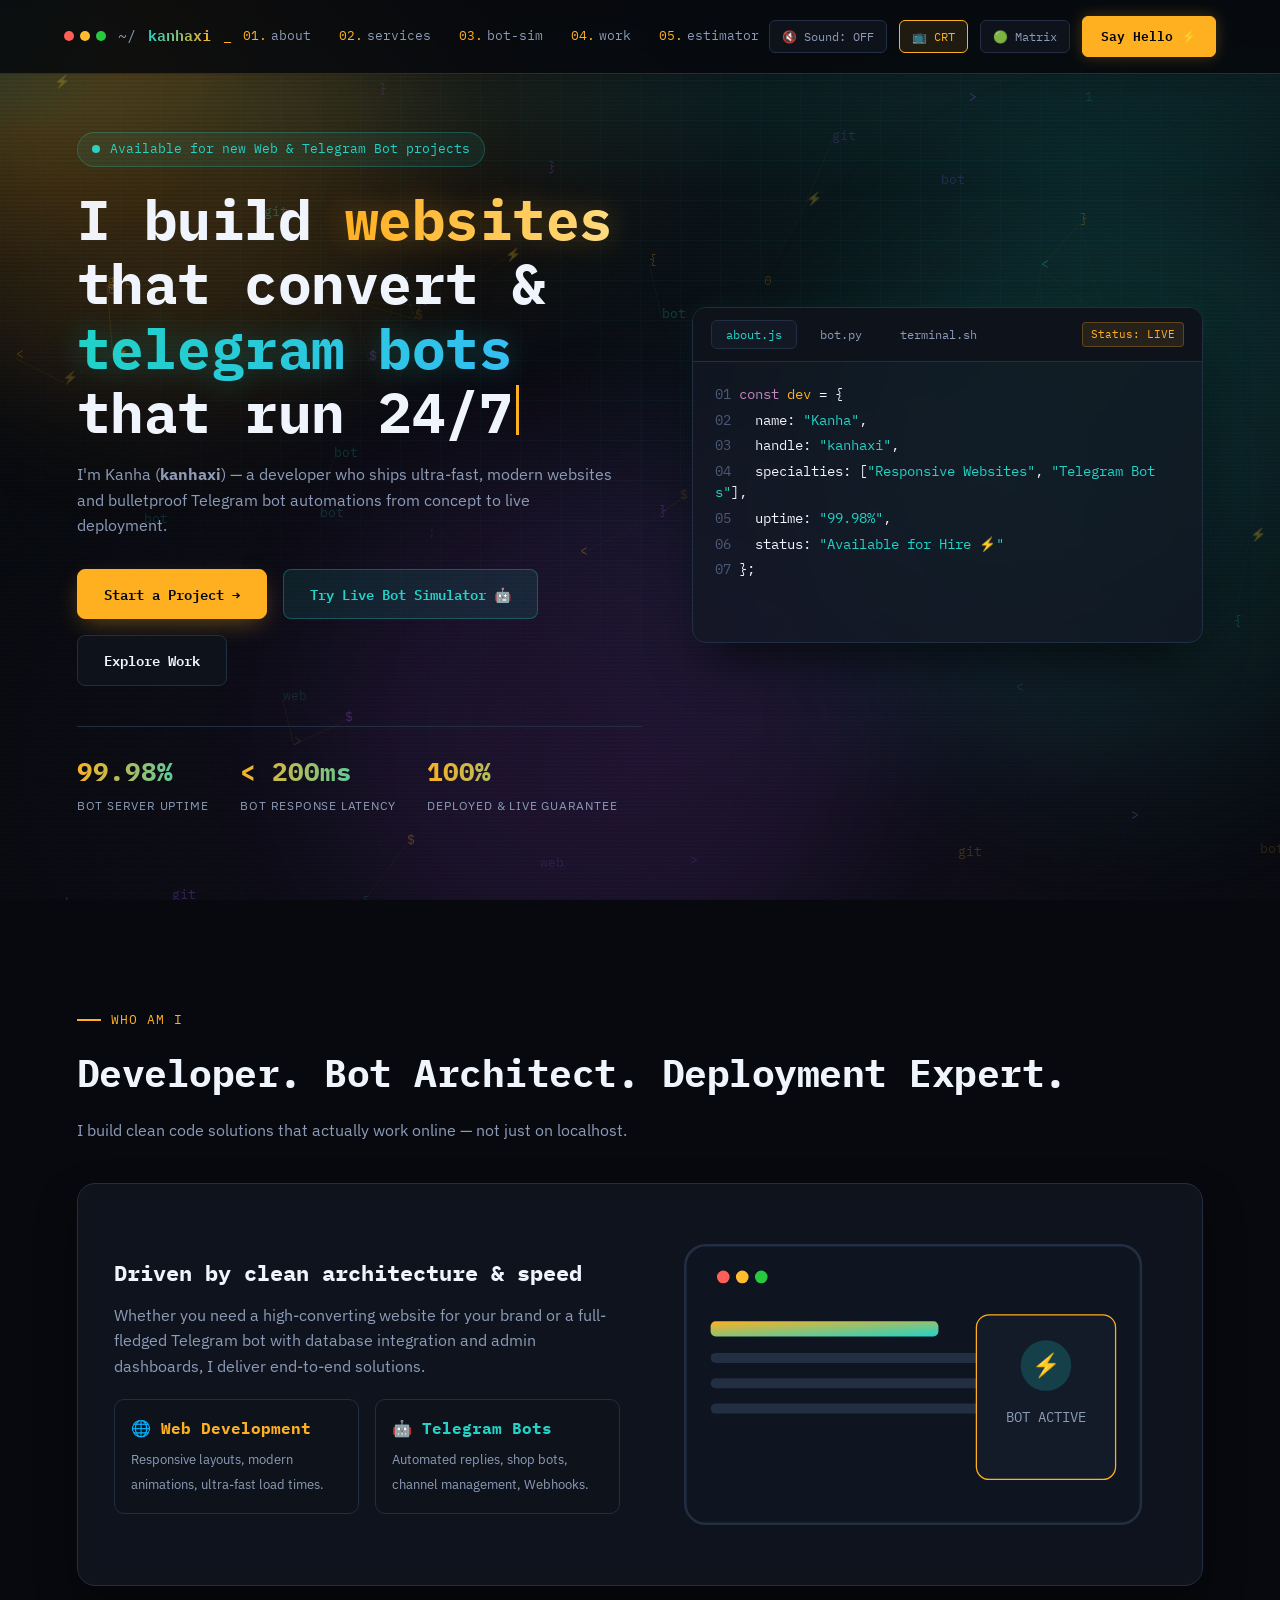
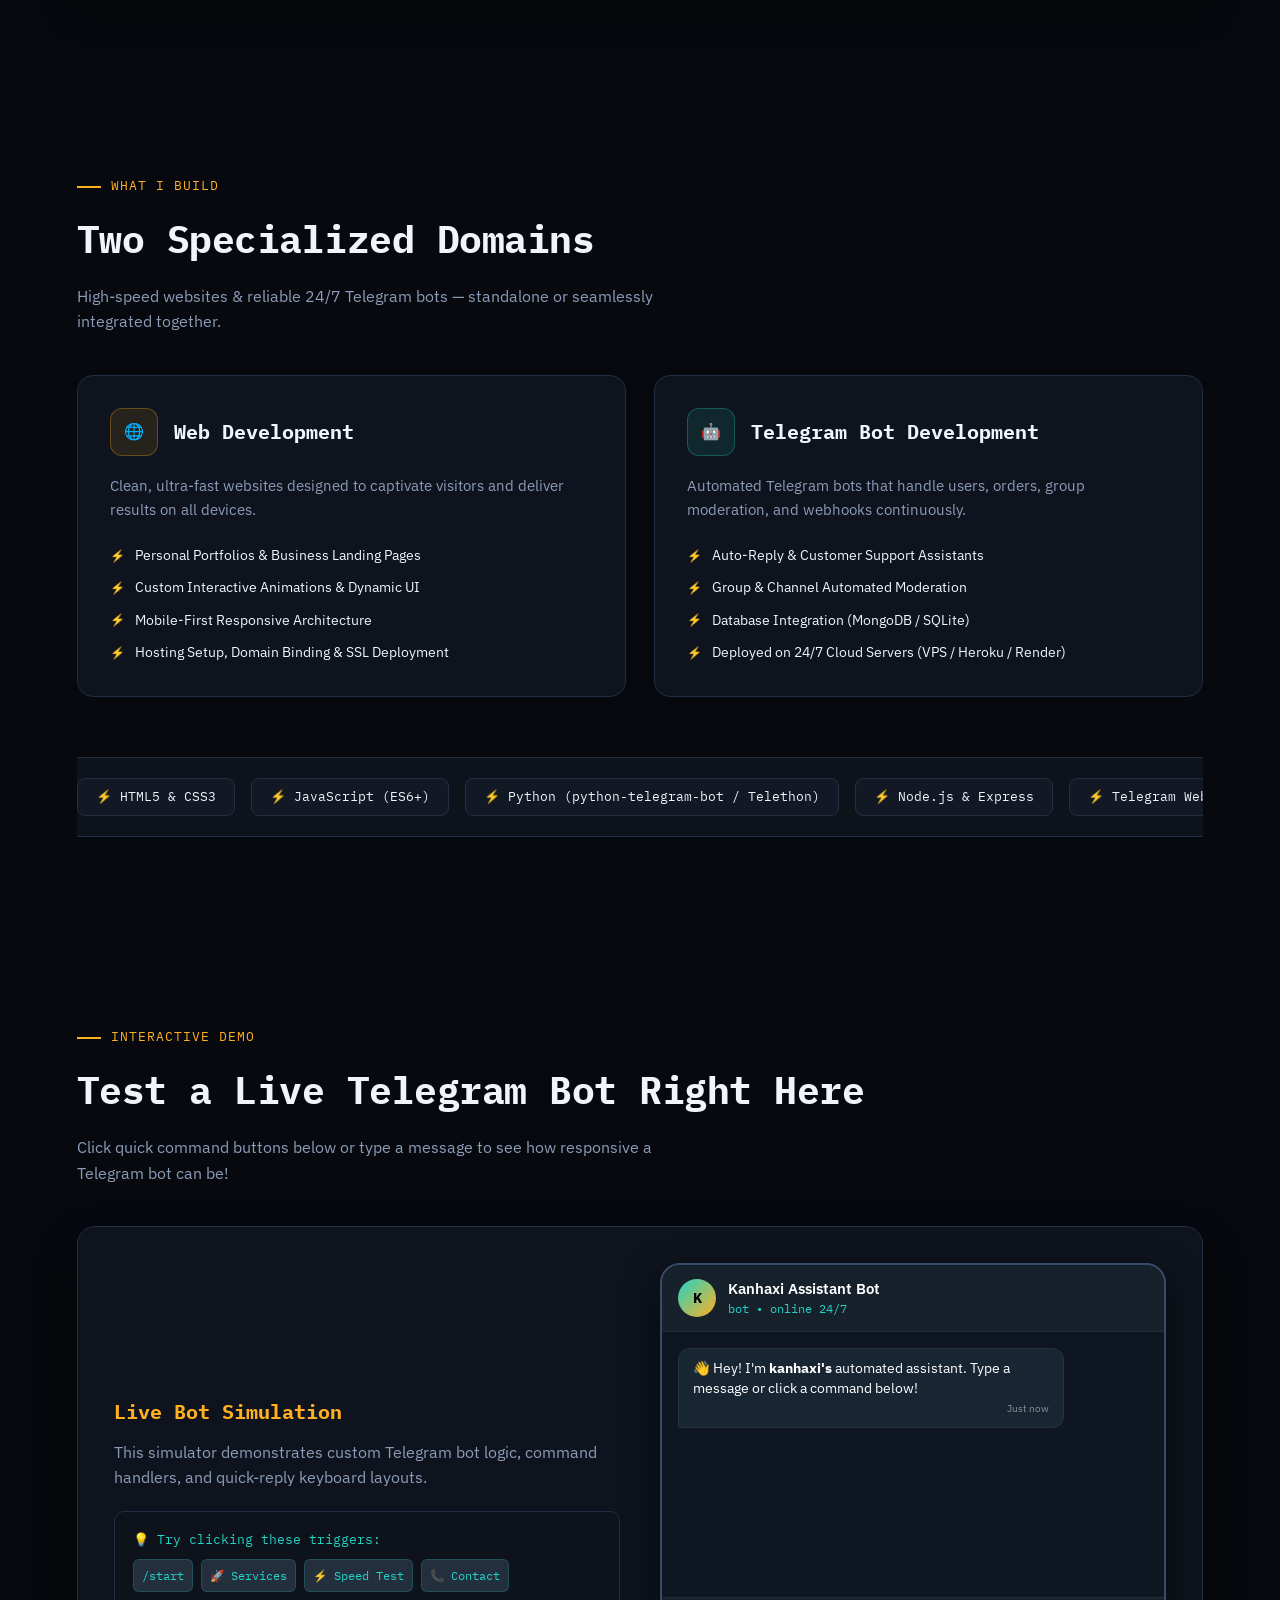
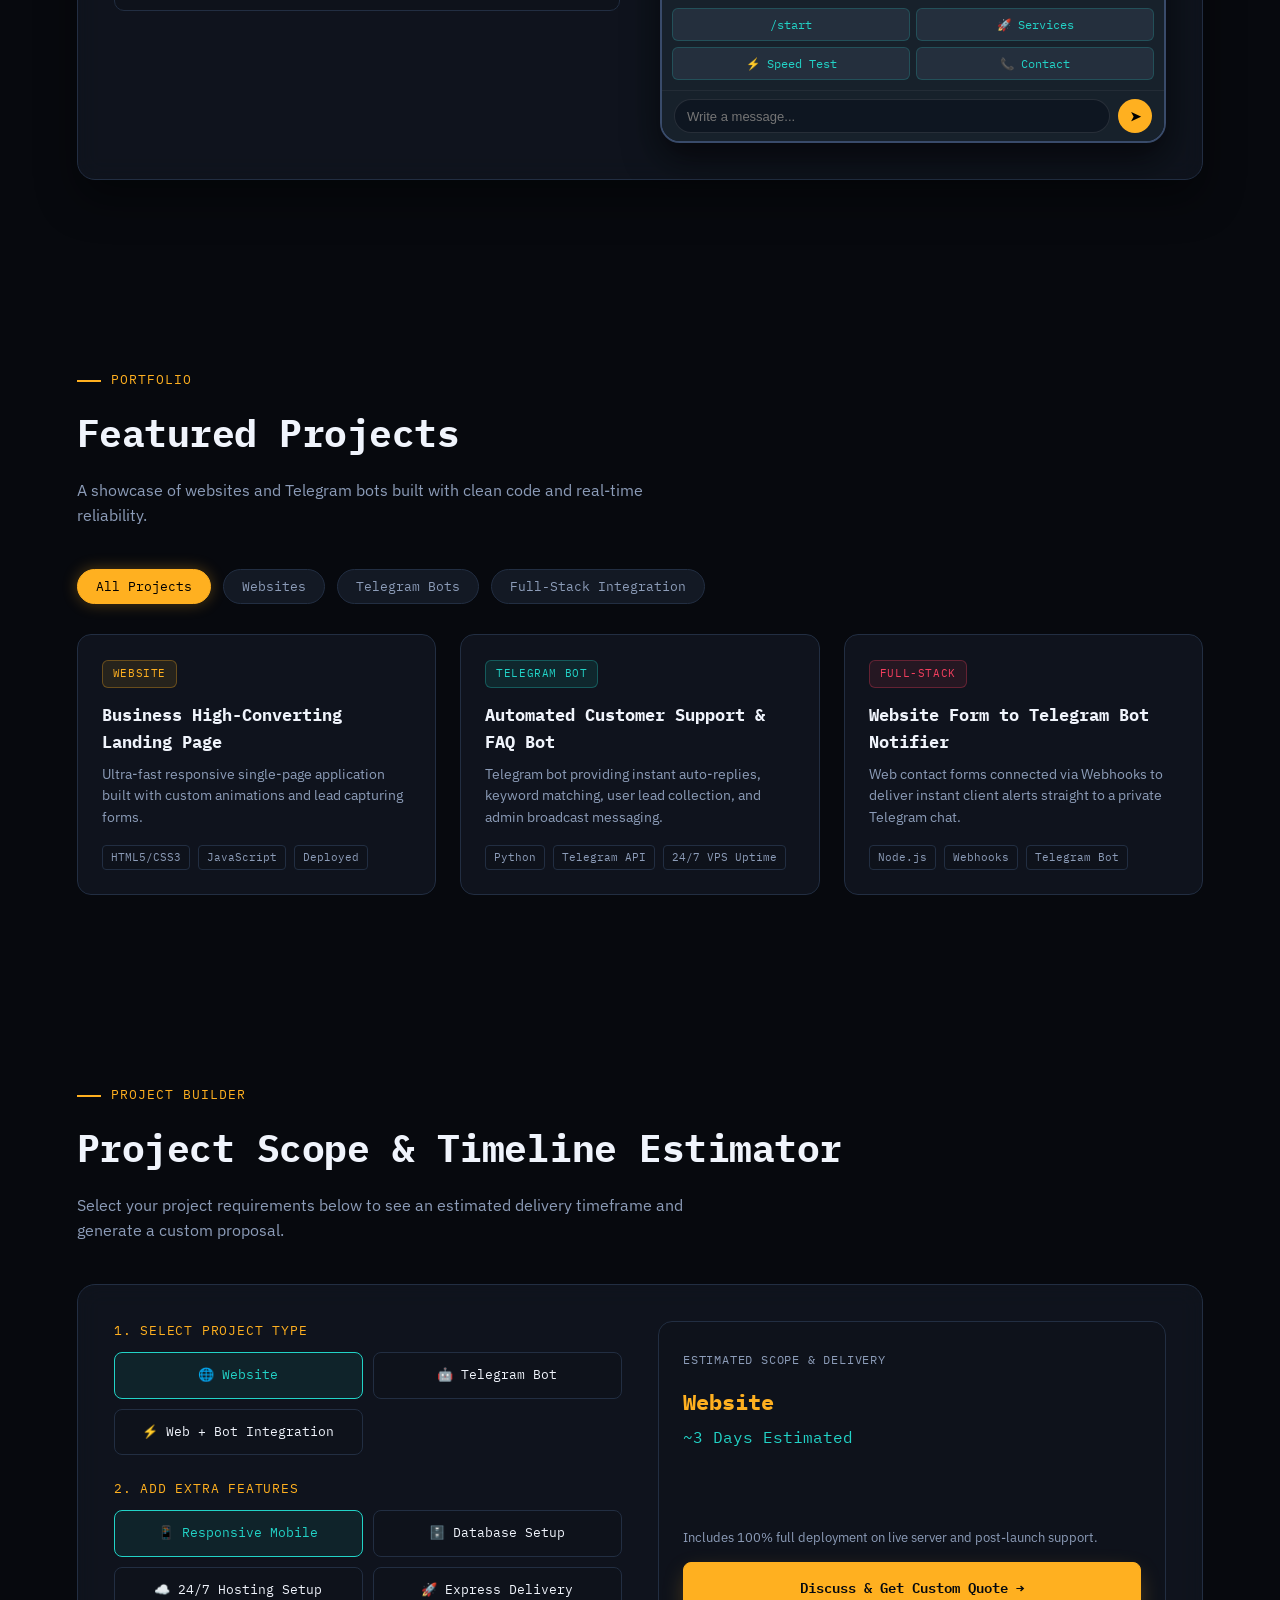
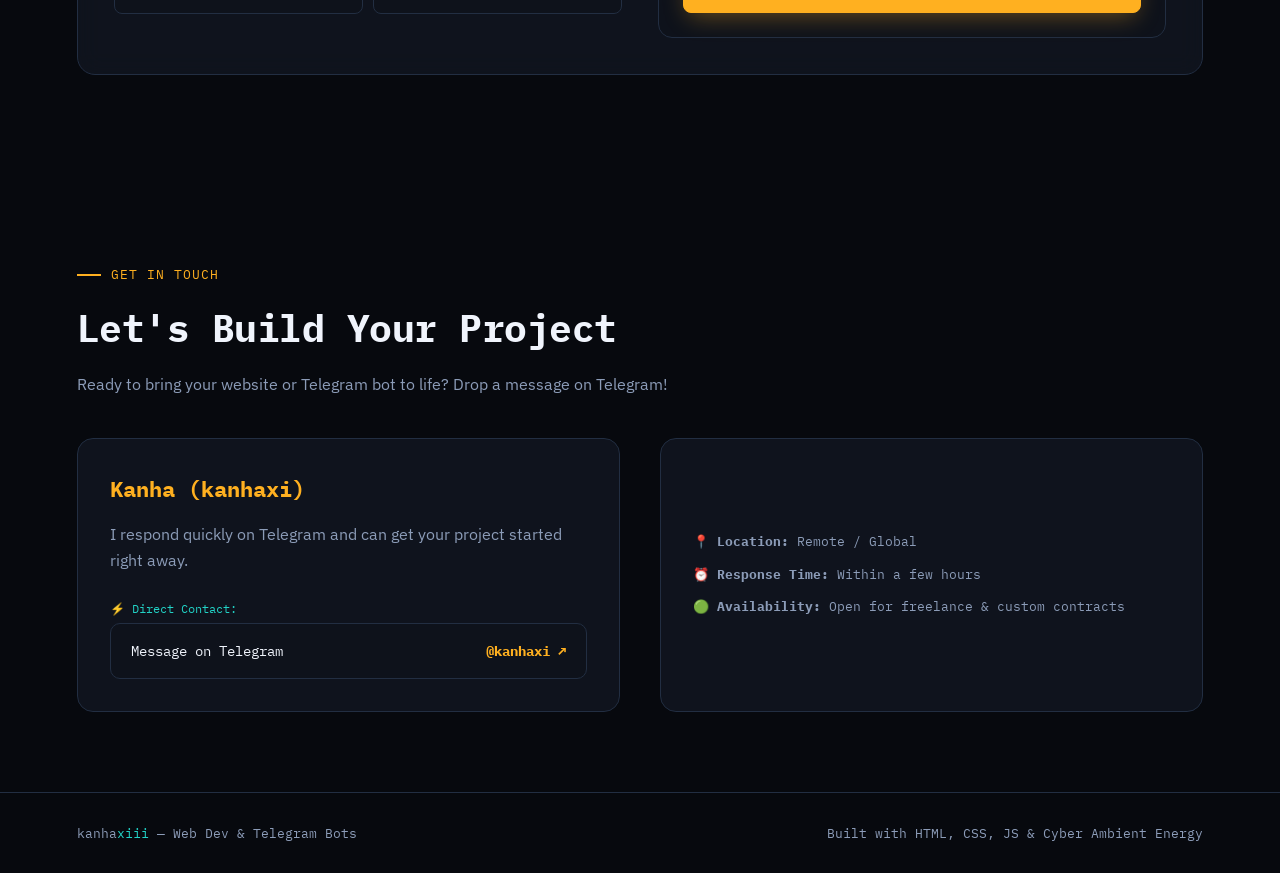
==== commit 35331bbe: "Add files via upload" ====
--- a/index.html
+++ b/index.html
@@ -1,810 +1,427 @@
 <!DOCTYPE html>
 <html lang="en">
 <head>
-    <meta charset="UTF-8">
-    <meta name="viewport" content="width=device-width, initial-scale=1.0">
-    <title>KANHAX | Live Fully, Live Simply</title>
-    <style>
-        * {
-            margin: 0;
-            padding: 0;
-            box-sizing: border-box;
-        }
-
-        body {
-            font-family: -apple-system, BlinkMacSystemFont, 'Segoe UI', Roboto, 'Helvetica Neue', Arial, sans-serif;
-            background: linear-gradient(135deg, #000000 0%, #1a1a1a 50%, #000000 100%);
-            color: #ffffff;
-            line-height: 1.6;
-            overflow-x: hidden;
-        }
-
-        /* Navigation */
-        nav {
-            position: fixed;
-            top: 0;
-            width: 100%;
-            background: rgba(0, 0, 0, 0.95);
-            backdrop-filter: blur(10px);
-            padding: 1rem 2rem;
-            z-index: 1000;
-            border-bottom: 1px solid rgba(255, 255, 255, 0.1);
-        }
-
-        .nav-container {
-            max-width: 1200px;
-            margin: 0 auto;
-            display: flex;
-            justify-content: space-between;
-            align-items: center;
-        }
-
-        .logo {
-            font-size: 1.8rem;
-            font-weight: bold;
-            background: linear-gradient(to right, #ffffff, #a0a0a0);
-            -webkit-background-clip: text;
-            -webkit-text-fill-color: transparent;
-            background-clip: text;
-        }
-
-        .nav-links {
-            display: flex;
-            gap: 2rem;
-            list-style: none;
-        }
-
-        .nav-links a {
-            color: #d1d5db;
-            text-decoration: none;
-            transition: color 0.3s;
-        }
-
-        .nav-links a:hover {
-            color: #ffffff;
-        }
-
-        /* Sections */
-        section {
-            min-height: 100vh;
-            padding: 6rem 2rem 4rem;
-            max-width: 1200px;
-            margin: 0 auto;
-        }
-
-        /* Hero Section */
-        .hero {
-            display: flex;
-            flex-direction: column;
-            justify-content: center;
-            align-items: center;
-            text-align: center;
-            min-height: 100vh;
-        }
-
-        .hero-title {
-            font-size: 6rem;
-            font-weight: bold;
-            background: linear-gradient(to right, #ffffff, #cccccc, #ffffff);
-            -webkit-background-clip: text;
-            -webkit-text-fill-color: transparent;
-            background-clip: text;
-            margin-bottom: 1rem;
-        }
-
-        .hero-subtitle {
-            font-size: 2rem;
-            color: #d1d5db;
-            margin-bottom: 1rem;
-        }
-
-        .hero-tagline {
-            font-size: 1.5rem;
-            color: #9ca3af;
-            margin-bottom: 2rem;
-        }
-
-        .hero-description {
-            font-size: 1.1rem;
-            color: #d1d5db;
-            max-width: 700px;
-            margin-bottom: 3rem;
-        }
-
-        .hero-buttons {
-            display: flex;
-            gap: 1rem;
-            flex-wrap: wrap;
-            justify-content: center;
-        }
-
-        .btn {
-            padding: 1rem 2rem;
-            border-radius: 50px;
-            font-weight: 600;
-            cursor: pointer;
-            transition: all 0.3s;
-            text-decoration: none;
-            display: inline-block;
-        }
-
-        .btn-primary {
-            background: linear-gradient(to right, #1a1a1a, #404040);
-            color: white;
-            border: 1px solid rgba(255, 255, 255, 0.2);
-        }
-
-        .btn-primary:hover {
-            box-shadow: 0 10px 30px rgba(255, 255, 255, 0.3);
-            transform: translateY(-2px);
-            background: linear-gradient(to right, #2a2a2a, #505050);
-        }
-
-        .btn-secondary {
-            border: 2px solid #ffffff;
-            color: white;
-            background: transparent;
-        }
-
-        .btn-secondary:hover {
-            background: rgba(255, 255, 255, 0.1);
-        }
-
-        .quote-box {
-            margin-top: 4rem;
-            padding: 2rem;
-            background: rgba(0, 0, 0, 0.8);
-            border-radius: 1rem;
-            border: 1px solid rgba(255, 255, 255, 0.1);
-            max-width: 700px;
-        }
-
-        .quote-box p {
-            color: #d1d5db;
-            font-style: italic;
-            font-size: 1.1rem;
-        }
-
-        /* Section Titles */
-        .section-title {
-            font-size: 3rem;
-            font-weight: bold;
-            text-align: center;
-            margin-bottom: 1rem;
-            background: linear-gradient(to right, #ffffff, #cccccc);
-            -webkit-background-clip: text;
-            -webkit-text-fill-color: transparent;
-            background-clip: text;
-        }
-
-        .section-subtitle {
-            text-align: center;
-            color: #9ca3af;
-            font-size: 1.1rem;
-            margin-bottom: 3rem;
-        }
-
-        /* Life Rules Grid */
-        .rules-grid {
-            display: grid;
-            grid-template-columns: repeat(auto-fit, minmax(300px, 1fr));
-            gap: 1.5rem;
-            margin-top: 3rem;
-        }
-
-        .rule-card {
-            padding: 2rem;
-            background: rgba(0, 0, 0, 0.8);
-            border-radius: 1rem;
-            border: 1px solid rgba(255, 255, 255, 0.1);
-            transition: all 0.3s;
-        }
-
-        .rule-card:hover {
-            border-color: rgba(255, 255, 255, 0.3);
-            box-shadow: 0 10px 30px rgba(255, 255, 255, 0.1);
-        }
-
-        .rule-number {
-            font-size: 2rem;
-            font-weight: bold;
-            color: #ffffff;
-            margin-bottom: 0.5rem;
-        }
-
-        .rule-title {
-            font-size: 1.3rem;
-            font-weight: 600;
-            margin-bottom: 0.5rem;
-            color: white;
-        }
-
-        .rule-desc {
-            color: #9ca3af;
-        }
-
-        /* Manifestation Cards */
-        .manifest-cards {
-            display: flex;
-            flex-direction: column;
-            gap: 2rem;
-            margin-top: 3rem;
-        }
-
-        .manifest-card {
-            padding: 2.5rem;
-            background: rgba(0, 0, 0, 0.8);
-            border-radius: 1.5rem;
-            border: 1px solid rgba(255, 255, 255, 0.15);
-            transition: all 0.3s;
-        }
-
-        .manifest-card:hover {
-            border-color: rgba(255, 255, 255, 0.4);
-        }
-
-        .manifest-title {
-            font-size: 1.5rem;
-            font-weight: bold;
-            margin-bottom: 1rem;
-            color: white;
-        }
-
-        .manifest-desc {
-            color: #d1d5db;
-            font-size: 1.1rem;
-            line-height: 1.8;
-        }
-
-        /* Goals Grid */
-        .goals-grid {
-            display: grid;
-            grid-template-columns: repeat(auto-fit, minmax(250px, 1fr));
-            gap: 2rem;
-            margin-top: 3rem;
-        }
-
-        .goal-card {
-            padding: 2.5rem;
-            background: rgba(0, 0, 0, 0.8);
-            border-radius: 1rem;
-            border: 1px solid rgba(255, 255, 255, 0.1);
-            text-align: center;
-            transition: all 0.3s;
-        }
-
-        .goal-card:hover {
-            border-color: rgba(255, 255, 255, 0.3);
-            box-shadow: 0 10px 30px rgba(255, 255, 255, 0.1);
-            transform: translateY(-5px);
-        }
-
-        .goal-icon {
-            font-size: 3rem;
-            margin-bottom: 1rem;
-        }
-
-        .goal-title {
-            font-size: 1.5rem;
-            font-weight: bold;
-            margin-bottom: 0.5rem;
-            color: white;
-        }
-
-        .goal-desc {
-            color: #9ca3af;
-        }
-
-        /* Daily Thought */
-        .thought-box {
-            padding: 4rem 3rem;
-            background: rgba(0, 0, 0, 0.8);
-            border-radius: 2rem;
-            border: 1px solid rgba(255, 255, 255, 0.15);
-            text-align: center;
-            margin: 3rem 0;
-        }
-
-        .thought-label {
-            color: #ffffff;
-            font-weight: 600;
-            font-size: 0.9rem;
-            margin-bottom: 1rem;
-        }
-
-        .thought-text {
-            font-size: 2rem;
-            font-weight: 300;
-            color: white;
-            margin-bottom: 2rem;
-            line-height: 1.5;
-        }
-
-        .thought-buttons {
-            display: flex;
-            gap: 1rem;
-            justify-content: center;
-            flex-wrap: wrap;
-        }
-
-        /* Rituals */
-        .rituals-grid {
-            display: grid;
-            grid-template-columns: repeat(auto-fit, minmax(300px, 1fr));
-            gap: 2rem;
-            margin-top: 3rem;
-        }
-
-        .ritual-card {
-            padding: 2.5rem;
-            border-radius: 1.5rem;
-            border: 1px solid;
-        }
-
-        .ritual-card.morning {
-            background: linear-gradient(135deg, rgba(249, 115, 22, 0.2), rgba(234, 179, 8, 0.2));
-            border-color: rgba(249, 115, 22, 0.3);
-        }
-
-        .ritual-card.night {
-            background: linear-gradient(135deg, rgba(59, 130, 246, 0.2), rgba(168, 85, 247, 0.2));
-            border-color: rgba(59, 130, 246, 0.3);
-        }
-
-        .ritual-title {
-            font-size: 1.5rem;
-            font-weight: bold;
-            margin-bottom: 1.5rem;
-            color: white;
-        }
-
-        .ritual-card ul {
-            list-style: none;
-        }
-
-        .ritual-card li {
-            color: #d1d5db;
-            margin-bottom: 0.8rem;
-            padding-left: 1.5rem;
-            position: relative;
-        }
-
-        .ritual-card li:before {
-            content: "•";
-            position: absolute;
-            left: 0;
-            color: #ffffff;
-            font-weight: bold;
-        }
-
-        /* Wisdom Section */
-        .wisdom-box {
-            text-align: center;
-            padding: 4rem 2rem;
-            background: rgba(0, 0, 0, 0.95);
-        }
-
-        .wisdom-box p {
-            color: #9ca3af;
-            font-style: italic;
-            font-size: 1.2rem;
-            margin-bottom: 0.5rem;
-        }
-
-        .wisdom-box .highlight {
-            color: #ffffff;
-            font-weight: 600;
-            font-size: 1.3rem;
-        }
-
-        /* Footer */
-        footer {
-            text-align: center;
-            padding: 2rem;
-            border-top: 1px solid rgba(255, 255, 255, 0.1);
-            color: #9ca3af;
-        }
-
-        /* Responsive */
-        @media (max-width: 768px) {
-            .hero-title {
-                font-size: 3rem;
-            }
-
-            .hero-subtitle {
-                font-size: 1.5rem;
-            }
-
-            .section-title {
-                font-size: 2rem;
-            }
-
-            .nav-links {
-                display: none;
-            }
-
-            .thought-text {
-                font-size: 1.5rem;
-            }
-        }
-
-        /* Smooth Scroll */
-        html {
-            scroll-behavior: smooth;
-        }
-
-        /* Life Compass */
-        .compass-grid {
-            display: grid;
-            grid-template-columns: repeat(auto-fit, minmax(250px, 1fr));
-            gap: 1rem;
-            margin-top: 2rem;
-            text-align: center;
-        }
-
-        .compass-item {
-            padding: 1.5rem;
-            background: rgba(0, 0, 0, 0.8);
-            border-radius: 0.5rem;
-        }
-
-        .basics-box {
-            margin-top: 3rem;
-            padding: 2.5rem;
-            background: rgba(0, 0, 0, 0.8);
-            border-radius: 1.5rem;
-            border: 1px solid rgba(255, 255, 255, 0.1);
-            text-align: center;
-        }
-
-        .basics-title {
-            font-size: 1.3rem;
-            color: #d1d5db;
-            margin-bottom: 1rem;
-        }
-
-        .basics-actions {
-            font-size: 1.1rem;
-            color: #ffffff;
-            font-weight: 600;
-        }
-    </style>
+  <meta charset="UTF-8" />
+  <meta name="viewport" content="width=device-width, initial-scale=1.0" />
+  <title>kanhaxi — High-Performance Web Dev &amp; Telegram Bots</title>
+  <meta name="description" content="Portfolio of Kanha (kanhaxi) — Developer building fast responsive websites and 24/7 reliable Telegram bots." />
+  
+  <link rel="preconnect" href="https://fonts.googleapis.com">
+  <link rel="preconnect" href="https://fonts.gstatic.com" crossorigin>
+  <link href="https://fonts.googleapis.com/css2?family=IBM+Plex+Mono:wght@400;500;600;700&family=IBM+Plex+Sans:wght@400;500;600;700&display=swap" rel="stylesheet">
+  
+  <link rel="stylesheet" href="style.css" />
 </head>
 <body>
-    <!-- Navigation -->
-    <nav>
-        <div class="nav-container">
-            <div class="logo">KANHAX</div>
-            <ul class="nav-links">
-                <li><a href="#home">Home</a></li>
-                <li><a href="#rules">Rules</a></li>
-                <li><a href="#manifest">Manifest</a></li>
-                <li><a href="#goals">Goals</a></li>
-                <li><a href="#daily">Daily</a></li>
-            </ul>
-        </div>
-    </nav>
-
-    <!-- Hero Section -->
-    <section id="home" class="hero">
-        <div class="hero-title">KANHAX</div>
-        <div class="hero-subtitle">Live Your Best Life</div>
-        <div class="hero-tagline">Live fully. Live simply. Live with purpose.</div>
-        <p class="hero-description">
-            Real growth hoti hai chhote kadam se. Ye website tumhare liye hai - 
-            clarity ke liye, focus ke liye, aur ek better life build karne ke liye.
-        </p>
-        <div class="hero-buttons">
-            <a href="#rules" class="btn btn-primary">Start Journey</a>
-            <a href="#daily" class="btn btn-secondary">Daily Thought</a>
-        </div>
-        <div class="quote-box">
-            <p>"Jab choices clear hoti hain, life simple ho jati hai. Next right thing karo - bas repeat karo."</p>
-        </div>
-    </section>
-
-    <!-- Life Rules Section -->
-    <section id="rules">
-        <h2 class="section-title">Life Rules</h2>
-        <p class="section-subtitle">Practical rules jo loud days aur quiet days dono pe kaam kare</p>
+
+<!-- Dynamic Cursor Light Glow -->
+<div id="cursor-glow"></div>
+
+<!-- Background Canvas, Aurora & CRT FX -->
+<div class="aurora-bg">
+  <div class="aurora-orb aurora-orb-1"></div>
+  <div class="aurora-orb aurora-orb-2"></div>
+  <div class="aurora-orb aurora-orb-3"></div>
+</div>
+<canvas id="bgcanvas"></canvas>
+<div class="signal-grid"></div>
+<div class="sweep"></div>
+<div class="scanlines"></div>
+<div class="grain"></div>
+
+<!-- Navbar -->
+<nav>
+  <div class="brand">
+    <span class="dots"><span></span><span></span><span></span></span>
+    <span class="path">~/</span><span class="name">kanhaxi</span><span class="blink">_</span>
+  </div>
+  
+  <div class="nav-center">
+    <a href="#about"><span class="num">01.</span>about</a>
+    <a href="#services"><span class="num">02.</span>services</a>
+    <a href="#simulator"><span class="num">03.</span>bot-sim</a>
+    <a href="#work"><span class="num">04.</span>work</a>
+    <a href="#estimator"><span class="num">05.</span>estimator</a>
+  </div>
+
+  <div class="nav-actions">
+    <button class="ctrl-btn" id="sound-toggle" title="Toggle audio feedback">🔇 Sound: OFF</button>
+    <button class="ctrl-btn active" id="crt-toggle" title="Toggle CRT scanlines">📺 CRT</button>
+    <button class="ctrl-btn" id="matrix-toggle" title="Toggle Matrix Rain canvas mode">🟢 Matrix</button>
+    <a class="navcta" href="#contact">Say Hello ⚡</a>
+  </div>
+</nav>
+
+<!-- Hero Section -->
+<section class="hero" id="top">
+  <div>
+    <div class="status-badge">
+      <span class="pulse-dot"></span> Available for new Web &amp; Telegram Bot projects
+    </div>
+    
+    <h1>
+      I build <span class="hl-amber">websites</span> that convert &amp; <span class="hl-mint">telegram bots</span> that run 24/7<span class="cursor"></span>
+    </h1>
+    
+    <p class="subhead">
+      I'm Kanha (<b>kanhaxi</b>) — a developer who ships ultra-fast, modern websites and bulletproof Telegram bot automations from concept to live deployment.
+    </p>
+
+    <div class="hero-ctas">
+      <a class="btn btn-primary" href="#contact">Start a Project →</a>
+      <a class="btn btn-secondary" href="#simulator">Try Live Bot Simulator 🤖</a>
+      <a class="btn btn-ghost" href="#work">Explore Work</a>
+    </div>
+
+    <div class="metrics-bar">
+      <div class="metric">
+        <b>99.98%</b>
+        <span>Bot Server Uptime</span>
+      </div>
+      <div class="metric">
+        <b>&lt; 200ms</b>
+        <span>Bot Response Latency</span>
+      </div>
+      <div class="metric">
+        <b>100%</b>
+        <span>Deployed &amp; Live Guarantee</span>
+      </div>
+    </div>
+  </div>
+
+  <!-- Terminal / Code Inspector Panel -->
+  <div class="terminal-card">
+    <div class="terminal-bar">
+      <div class="terminal-tabs">
+        <button class="tab active" id="tab-about">about.js</button>
+        <button class="tab" id="tab-bot">bot.py</button>
+        <button class="tab" id="tab-cli">terminal.sh</button>
+      </div>
+      <div class="terminal-actions">
+        <span class="term-chip" onclick="showToast('⚡ All systems operational')">Status: LIVE</span>
+      </div>
+    </div>
+    <div class="terminal-body" id="term-body"></div>
+  </div>
+</section>
+
+<!-- About Section -->
+<section id="about">
+  <div class="reveal">
+    <div class="kicker">who am i</div>
+    <h2>Developer. Bot Architect. Deployment Expert.</h2>
+    <p class="lead">I build clean code solutions that actually work online — not just on localhost.</p>
+  </div>
+
+  <div class="bot-sim-container reveal" style="margin-top: 20px;">
+    <div>
+      <h3 style="font-family:var(--font-mono); font-size:22px; margin-bottom:12px;">Driven by clean architecture &amp; speed</h3>
+      <p style="color:var(--muted); margin-bottom:16px;">Whether you need a high-converting website for your brand or a full-fledged Telegram bot with database integration and admin dashboards, I deliver end-to-end solutions.</p>
+      
+      <div style="display:grid; grid-template-columns:1fr 1fr; gap:16px; margin-top:20px;">
+        <div style="background:var(--bg-soft); padding:16px; border-radius:10px; border:1px solid var(--border);">
+          <b style="color:var(--amber); font-family:var(--font-mono); display:block; margin-bottom:4px;">🌐 Web Development</b>
+          <span style="font-size:13px; color:var(--muted);">Responsive layouts, modern animations, ultra-fast load times.</span>
+        </div>
+        <div style="background:var(--bg-soft); padding:16px; border-radius:10px; border:1px solid var(--border);">
+          <b style="color:var(--mint); font-family:var(--font-mono); display:block; margin-bottom:4px;">🤖 Telegram Bots</b>
+          <span style="font-size:13px; color:var(--muted);">Automated replies, shop bots, channel management, Webhooks.</span>
+        </div>
+      </div>
+    </div>
+
+    <!-- Cyber SVG Illustration -->
+    <div style="display:flex; justify-content:center;">
+      <svg viewBox="0 0 400 260" xmlns="http://www.w3.org/2000/svg" style="max-width:100%; height:auto;">
+        <defs>
+          <linearGradient id="grad1" x1="0%" y1="0%" x2="100%" y2="100%">
+            <stop offset="0%" stop-color="#ffb020"/>
+            <stop offset="100%" stop-color="#22d3c7"/>
+          </linearGradient>
+        </defs>
+        <rect x="20" y="20" width="360" height="220" rx="16" fill="#0e1420" stroke="#222e42" stroke-width="2"/>
+        <circle cx="50" cy="45" r="5" fill="#ff5f56"/>
+        <circle cx="65" cy="45" r="5" fill="#ffbd2e"/>
+        <circle cx="80" cy="45" r="5" fill="#27c93f"/>
         
-        <div class="rules-grid">
-            <div class="rule-card">
-                <div class="rule-number">01</div>
-                <h3 class="rule-title">Subah jaldi utho</h3>
-                <p class="rule-desc">5 AM club. Duniya shuru hone se pehle apna din shuru karo.</p>
-            </div>
-            
-            <div class="rule-card">
-                <div class="rule-number">02</div>
-                <h3 class="rule-title">Apni energy protect karo</h3>
-                <p class="rule-desc">Negative log, toxic content - door raho.</p>
-            </div>
-            
-            <div class="rule-card">
-                <div class="rule-number">03</div>
-                <h3 class="rule-title">Consistency > Intensity</h3>
-                <p class="rule-desc">Har din thoda, saal bhar karo. Results guaranteed.</p>
-            </div>
-            
-            <div class="rule-card">
-                <div class="rule-number">04</div>
-                <h3 class="rule-title">Kam karo, achha karo</h3>
-                <p class="rule-desc">10 cheezon mein average se 3 cheezon mein master better hai.</p>
-            </div>
-            
-            <div class="rule-card">
-                <div class="rule-number">05</div>
-                <h3 class="rule-title">Apne promises rakho</h3>
-                <p class="rule-desc">Khud se kiye vaade sabse important hain.</p>
-            </div>
-            
-            <div class="rule-card">
-                <div class="rule-number">06</div>
-                <h3 class="rule-title">Shortcuts se bacho</h3>
-                <p class="rule-desc">Quick fix kabhi permanent solution nahi hota.</p>
-            </div>
-            
-            <div class="rule-card">
-                <div class="rule-number">07</div>
-                <h3 class="rule-title">Focus daily train karo</h3>
-                <p class="rule-desc">Meditation, reading, deep work - kuch bhi choose karo.</p>
-            </div>
-            
-            <div class="rule-card">
-                <div class="rule-number">08</div>
-                <h3 class="rule-title">Circle choose karo carefully</h3>
-                <p class="rule-desc">5 logo ka average tum ho. Soch samajh ke chuno.</p>
-            </div>
-            
-            <div class="rule-card">
-                <div class="rule-number">09</div>
-                <h3 class="rule-title">Health first. Always.</h3>
-                <p class="rule-desc">Paise se health nahi, health se sab kuch mil sakta hai.</p>
-            </div>
-            
-            <div class="rule-card">
-                <div class="rule-number">10</div>
-                <h3 class="rule-title">Pehle save, phir spend</h3>
-                <p class="rule-desc">Emergency fund = peace of mind.</p>
-            </div>
-            
-            <div class="rule-card">
-                <div class="rule-number">11</div>
-                <h3 class="rule-title">Roz kuch seekho</h3>
-                <p class="rule-desc">Book, podcast, experience - kuch bhi. Growth ruko mat.</p>
-            </div>
-            
-            <div class="rule-card">
-                <div class="rule-number">12</div>
-                <h3 class="rule-title">Silence = Strength</h3>
-                <p class="rule-desc">Har baat pe react mat karo. Observe karo, absorb karo.</p>
-            </div>
-        </div>
-    </section>
-
-    <!-- Manifestation Section -->
-    <section id="manifest" style="background: rgba(15, 23, 42, 0.5);">
-        <h2 class="section-title">Manifestation (Real Talk)</h2>
-        <p class="section-subtitle">Magic nahi. Practical thinking + aligned action. Ye formula kaam karta hai.</p>
+        <rect x="40" y="80" width="180" height="12" rx="4" fill="url(#grad1)"/>
+        <rect x="40" y="105" width="280" height="8" rx="4" fill="#222e42"/>
+        <rect x="40" y="125" width="220" height="8" rx="4" fill="#222e42"/>
+        <rect x="40" y="145" width="240" height="8" rx="4" fill="#222e42"/>
         
-        <div class="manifest-cards">
-            <div class="manifest-card">
-                <h3 class="manifest-title">🎯 1. Clear Goal</h3>
-                <p class="manifest-desc">
-                    Ek specific goal likho. Vague nahi - crystal clear. 
-                    '10kg weight loss in 6 months' not just 'fit hona hai'.
-                </p>
-            </div>
-            
-            <div class="manifest-card">
-                <h3 class="manifest-title">❤️ 2. Feel It</h3>
-                <p class="manifest-desc">
-                    Imagine karo jaise already mil gaya. Emotion feel karo. 
-                    Brain ko signal do ki ye possible hai.
-                </p>
-            </div>
-            
-            <div class="manifest-card">
-                <h3 class="manifest-title">⚡ 3. Daily Action</h3>
-                <p class="manifest-desc">
-                    Har din ek chhota step. Manifestation ka matlab sirf sochna nahi - karna hai. 
-                    Action se outcome aata hai.
-                </p>
-            </div>
-        </div>
-
-        <div class="quote-box" style="margin-top: 3rem;">
-            <p><strong style="color: #c084fc;">Yaad rakho:</strong> Manifestation outcome hai focus, practice, 
-            aur decisions ko repeatedly follow karne ka. Magic nahi, mehnat hai.</p>
-        </div>
-    </section>
-
-    <!-- Life Goals Section -->
-    <section id="goals">
-        <h2 class="section-title">Life Goals</h2>
-        <p class="section-subtitle">Direction > Speed. Sahi raaste pe chalo, baaki sab ho jayega.</p>
+        <rect x="250" y="75" width="110" height="130" rx="10" fill="#131b29" stroke="#ffb020" stroke-width="1"/>
+        <circle cx="305" cy="115" r="20" fill="#22d3c7" opacity="0.2"/>
+        <text x="305" y="121" font-family="IBM Plex Mono" font-size="18" fill="#22d3c7" text-anchor="middle">⚡</text>
+        <text x="305" y="160" font-family="IBM Plex Mono" font-size="11" fill="#8c9cb8" text-anchor="middle">BOT ACTIVE</text>
+      </svg>
+    </div>
+  </div>
+</section>
+
+<!-- Services Section -->
+<section id="services">
+  <div class="reveal">
+    <div class="kicker">what I build</div>
+    <h2>Two Specialized Domains</h2>
+    <p class="lead">High-speed websites &amp; reliable 24/7 Telegram bots — standalone or seamlessly integrated together.</p>
+  </div>
+
+  <div class="service-grid reveal">
+    <div class="service-card">
+      <div class="service-header">
+        <div class="service-icon">🌐</div>
+        <h3>Web Development</h3>
+      </div>
+      <p>Clean, ultra-fast websites designed to captivate visitors and deliver results on all devices.</p>
+      <ul class="service-list">
+        <li>Personal Portfolios &amp; Business Landing Pages</li>
+        <li>Custom Interactive Animations &amp; Dynamic UI</li>
+        <li>Mobile-First Responsive Architecture</li>
+        <li>Hosting Setup, Domain Binding &amp; SSL Deployment</li>
+      </ul>
+    </div>
+
+    <div class="service-card bot">
+      <div class="service-header">
+        <div class="service-icon">🤖</div>
+        <h3>Telegram Bot Development</h3>
+      </div>
+      <p>Automated Telegram bots that handle users, orders, group moderation, and webhooks continuously.</p>
+      <ul class="service-list">
+        <li>Auto-Reply &amp; Customer Support Assistants</li>
+        <li>Group &amp; Channel Automated Moderation</li>
+        <li>Database Integration (MongoDB / SQLite)</li>
+        <li>Deployed on 24/7 Cloud Servers (VPS / Heroku / Render)</li>
+      </ul>
+    </div>
+  </div>
+
+  <!-- Tech Stack Marquee -->
+  <div class="stack-marquee reveal">
+    <div class="stack-track">
+      <div class="stackpill">⚡ HTML5 &amp; CSS3</div>
+      <div class="stackpill">⚡ JavaScript (ES6+)</div>
+      <div class="stackpill">⚡ Python (python-telegram-bot / Telethon)</div>
+      <div class="stackpill">⚡ Node.js &amp; Express</div>
+      <div class="stackpill">⚡ Telegram Webhooks &amp; REST APIs</div>
+      <div class="stackpill">⚡ MongoDB &amp; Databases</div>
+      <div class="stackpill">⚡ VPS Server Deployment</div>
+      <div class="stackpill">⚡ Git &amp; Cloud Architecture</div>
+      <!-- Duplicate for seamless loop -->
+      <div class="stackpill">⚡ HTML5 &amp; CSS3</div>
+      <div class="stackpill">⚡ JavaScript (ES6+)</div>
+      <div class="stackpill">⚡ Python (python-telegram-bot / Telethon)</div>
+      <div class="stackpill">⚡ Node.js &amp; Express</div>
+      <div class="stackpill">⚡ Telegram Webhooks &amp; REST APIs</div>
+    </div>
+  </div>
+</section>
+
+<!-- Interactive Live Telegram Bot Simulator -->
+<section id="simulator">
+  <div class="reveal">
+    <div class="kicker">interactive demo</div>
+    <h2>Test a Live Telegram Bot Right Here</h2>
+    <p class="lead">Click quick command buttons below or type a message to see how responsive a Telegram bot can be!</p>
+  </div>
+
+  <div class="bot-sim-container reveal">
+    <div>
+      <h3 style="font-family:var(--font-mono); font-size:20px; color:var(--amber); margin-bottom:12px;">Live Bot Simulation</h3>
+      <p style="color:var(--muted); margin-bottom:20px;">This simulator demonstrates custom Telegram bot logic, command handlers, and quick-reply keyboard layouts.</p>
+      
+      <div style="background:var(--bg-soft); padding:18px; border-radius:10px; border:1px solid var(--border); font-family:var(--font-mono); font-size:13px;">
+        <span style="color:var(--mint); display:block; margin-bottom:8px;">💡 Try clicking these triggers:</span>
+        <div style="display:flex; gap:8px; flex-wrap:wrap;">
+          <button class="tg-btn" data-action="/start">/start</button>
+          <button class="tg-btn" data-action="Tell me services">🚀 Services</button>
+          <button class="tg-btn" data-action="Check bot speed">⚡ Speed Test</button>
+          <button class="tg-btn" data-action="Direct Contact">📞 Contact</button>
+        </div>
+      </div>
+    </div>
+
+    <!-- Phone Mockup Widget -->
+    <div class="tg-phone-mockup">
+      <div class="tg-header">
+        <div class="tg-avatar">K</div>
+        <div class="tg-info">
+          <h4>Kanhaxi Assistant Bot</h4>
+          <p>bot • online 24/7</p>
+        </div>
+      </div>
+
+      <div class="tg-chat-body" id="tg-chat-body">
+        <div class="tg-msg bot">
+          👋 Hey! I'm <b>kanhaxi's</b> automated assistant. Type a message or click a command below!
+          <div class="tg-msg-time">Just now</div>
+        </div>
+      </div>
+
+      <div class="tg-quick-reply">
+        <button class="tg-btn" data-action="/start">/start</button>
+        <button class="tg-btn" data-action="Tell me services">🚀 Services</button>
+        <button class="tg-btn" data-action="Check bot speed">⚡ Speed Test</button>
+        <button class="tg-btn" data-action="Contact Kanha">📞 Contact</button>
+      </div>
+
+      <div class="tg-input-area">
+        <input type="text" id="tg-msg-input" placeholder="Write a message..." />
+        <button class="tg-send-btn" id="tg-send-btn">➤</button>
+      </div>
+    </div>
+  </div>
+</section>
+
+<!-- Selected Work Section -->
+<section id="work">
+  <div class="reveal">
+    <div class="kicker">portfolio</div>
+    <h2>Featured Projects</h2>
+    <p class="lead">A showcase of websites and Telegram bots built with clean code and real-time reliability.</p>
+  </div>
+
+  <div class="filter-tabs reveal">
+    <button class="filter-btn active" data-filter="all">All Projects</button>
+    <button class="filter-btn" data-filter="web">Websites</button>
+    <button class="filter-btn" data-filter="bot">Telegram Bots</button>
+    <button class="filter-btn" data-filter="full">Full-Stack Integration</button>
+  </div>
+
+  <div class="work-grid reveal">
+    <div class="work-card" data-category="web">
+      <div>
+        <span class="work-tag">Website</span>
+        <h4>Business High-Converting Landing Page</h4>
+        <p>Ultra-fast responsive single-page application built with custom animations and lead capturing forms.</p>
+      </div>
+      <div class="work-tech">
+        <span>HTML5/CSS3</span>
+        <span>JavaScript</span>
+        <span>Deployed</span>
+      </div>
+    </div>
+
+    <div class="work-card" data-category="bot">
+      <div>
+        <span class="work-tag" style="color:var(--mint); border-color:rgba(34,211,199,0.3); background:rgba(34,211,199,0.1);">Telegram Bot</span>
+        <h4>Automated Customer Support &amp; FAQ Bot</h4>
+        <p>Telegram bot providing instant auto-replies, keyword matching, user lead collection, and admin broadcast messaging.</p>
+      </div>
+      <div class="work-tech">
+        <span>Python</span>
+        <span>Telegram API</span>
+        <span>24/7 VPS Uptime</span>
+      </div>
+    </div>
+
+    <div class="work-card" data-category="full">
+      <div>
+        <span class="work-tag" style="color:var(--rose); border-color:rgba(244,63,94,0.3); background:rgba(244,63,94,0.1);">Full-Stack</span>
+        <h4>Website Form to Telegram Bot Notifier</h4>
+        <p>Web contact forms connected via Webhooks to deliver instant client alerts straight to a private Telegram chat.</p>
+      </div>
+      <div class="work-tech">
+        <span>Node.js</span>
+        <span>Webhooks</span>
+        <span>Telegram Bot</span>
+      </div>
+    </div>
+  </div>
+</section>
+
+<!-- Interactive Project Scope & Time Builder -->
+<section id="estimator">
+  <div class="reveal">
+    <div class="kicker">project builder</div>
+    <h2>Project Scope &amp; Timeline Estimator</h2>
+    <p class="lead">Select your project requirements below to see an estimated delivery timeframe and generate a custom proposal.</p>
+  </div>
+
+  <div class="estimator-box reveal">
+    <div class="estimator-grid">
+      <div>
+        <div class="option-group">
+          <label>1. Select Project Type</label>
+          <div class="select-cards" id="type-select">
+            <div class="opt-card selected" data-type="web">🌐 Website</div>
+            <div class="opt-card" data-type="bot">🤖 Telegram Bot</div>
+            <div class="opt-card" data-type="full">⚡ Web + Bot Integration</div>
+          </div>
+        </div>
+
+        <div class="option-group">
+          <label>2. Add Extra Features</label>
+          <div class="select-cards" id="feature-select">
+            <div class="opt-card selected" data-feat="responsive">📱 Responsive Mobile</div>
+            <div class="opt-card" data-feat="database">🗄️ Database Setup</div>
+            <div class="opt-card" data-feat="hosting">☁️ 24/7 Hosting Setup</div>
+            <div class="opt-card" data-feat="express">🚀 Express Delivery</div>
+          </div>
+        </div>
+      </div>
+
+      <div class="calc-summary">
+        <div>
+          <span style="font-family:var(--font-mono); font-size:12px; color:var(--muted); text-transform:uppercase; letter-spacing:0.8px;">Estimated Scope &amp; Delivery</span>
+          <div style="font-family:var(--font-mono); font-size:22px; font-weight:700; color:var(--amber); margin:12px 0 6px 0;" id="calc-scope-val">Full Custom Setup</div>
+          <div style="font-family:var(--font-mono); font-size:16px; color:var(--mint);" id="calc-time-val">3 Days Delivery</div>
+        </div>
         
-        <div class="goals-grid">
-            <div class="goal-card">
-                <div class="goal-icon">❤️</div>
-                <h3 class="goal-title">Sehat</h3>
-                <p class="goal-desc">Strong body, calm mind, long life</p>
-            </div>
-            
-            <div class="goal-card">
-                <div class="goal-icon">📈</div>
-                <h3 class="goal-title">Daulat</h3>
-                <p class="goal-desc">Financial freedom, not just paisa</p>
-            </div>
-            
-            <div class="goal-card">
-                <div class="goal-icon">🎯</div>
-                <h3 class="goal-title">Kaam</h3>
-                <p class="goal-desc">Skill over degree, passion over paycheck</p>
-            </div>
-            
-            <div class="goal-card">
-                <div class="goal-icon">🏠</div>
-                <h3 class="goal-title">Ghar</h3>
-                <p class="goal-desc">Safe place, peaceful vibes</p>
-            </div>
-            
-            <div class="goal-card">
-                <div class="goal-icon">🌅</div>
-                <h3 class="goal-title">Travel</h3>
-                <p class="goal-desc">Experiences > Things</p>
-            </div>
-            
-            <div class="goal-card">
-                <div class="goal-icon">📚</div>
-                <h3 class="goal-title">Gyaan</h3>
-                <p class="goal-desc">Never stop learning</p>
-            </div>
-        </div>
-
-        <div style="margin-top: 4rem; padding: 2.5rem; background: linear-gradient(to right, rgba(168, 85, 247, 0.2), rgba(236, 72, 153, 0.2)); border-radius: 1.5rem; border: 1px solid rgba(168, 85, 247, 0.3);">
-            <h3 class="section-title" style="font-size: 1.8rem; margin-bottom: 2rem;">Life Compass</h3>
-            <div class="compass-grid">
-                <div class="compass-item">
-                    <p style="color: #d1d5db;">Kya ye peace deta hai?</p>
-                </div>
-                <div class="compass-item">
-                    <p style="color: #d1d5db;">Kya ye skill build karta hai?</p>
-                </div>
-                <div class="compass-item">
-                    <p style="color: #d1d5db;">Kya ye time bachata hai?</p>
-                </div>
-                <div class="compass-item">
-                    <p style="color: #d1d5db;">Kya ye noise kam karta hai?</p>
-                </div>
-            </div>
-            <p style="text-align: center; margin-top: 2rem; color: #9ca3af; font-style: italic;">
-                Confused ho toh yahan wapas aao. Ye questions tumhe guide karenge.
-            </p>
-        </div>
-    </section>
-
-    <!-- Daily Thought Section -->
-    <section id="daily" style="background: rgba(15, 23, 42, 0.5);">
-        <h2 class="section-title">Aaj Ka Vichar</h2>
-        <p class="section-subtitle">Ek line. No hype. Bas kuch solid jo aaj carry kar sako.</p>
-        
-        <div class="thought-box">
-            <div class="thought-label">— TODAY —</div>
-            <p class="thought-text" id="dailyThought">Subah ki shanti se din ki clarity milti hai.</p>
-            <div class="thought-buttons">
-                <button class="btn btn-primary" onclick="generateNewThought()">New Thought</button>
-                <button class="btn btn-secondary" onclick="copyThought()">Copy</button>
-            </div>
-        </div>
-
-        <div style="display: grid; grid-template-columns: repeat(auto-fit, minmax(300px, 1fr)); gap: 1.5rem; margin-top: 2rem;">
-            <div style="padding: 2rem; background: rgba(30, 41, 59, 0.5); border-radius: 1rem; border: 1px solid rgba(168, 85, 247, 0.2);">
-                <h3 style="font-size: 1.2rem; font-weight: bold; margin-bottom: 1rem; color: #c084fc;">Kaise use karo</h3>
-                <ul style="list-style: none; color: #d1d5db;">
-                    <li style="margin-bottom: 0.5rem;">• Ek thought choose karo</li>
-                    <li style="margin-bottom: 0.5rem;">• Ek action decide karo</li>
-                    <li>• Din noise mein doobne se pehle kar do</li>
-                </ul>
-            </div>
-            
-            <div style="padding: 2rem; background: rgba(168, 85, 247, 0.1); border-radius: 1rem; border: 1px solid rgba(168, 85, 247, 0.3);">
-                <h3 style="font-size: 1.2rem; font-weight: bold; margin-bottom: 1rem; color: white;">Chhota Rule</h3>
-                <p style="color: #d1d5db; font-size: 1.1rem; font-style: italic;">
-                    "Agar kisi cheez ki cost tumhari peace hai, toh wo bahut mehengi hai. Mat lo."
-                </p>
-            </div>
-        </div>
-    </section>
-
-    <!-- Morning & Night Rituals -->
-    <section>
-        <div class="rituals-grid">
-            <div class="ritual-card morning">
-                <h3 class="ritual-title">🌅 Subah Ka Routine</h3>
-                <ul>
-                    <li>5-6 AM: Utho (no snooze)</li>
-                    <li>Paani piyo, stretch karo</li>
-                    <li>10 min meditation/gratitude</li>
-                    <li>Priority task pehle karo</li>
-                    <li>Phone baad mein check karo</li>
-                </ul>
-            </div>
-            
-            <div class="ritual-card night">
-                <h3 class="ritual-title">🌙 Raat Ka Routine</h3>
-                <ul>
-                    <li>Screen 9 PM ke baad band</li>
-                    <li>Din ka reflection karo</li>
-                    <li>Kal ki light planning</li>
-                    <li>Book padho ya journal</li>
-                    <li>10 PM: Sleep (non-negotiable)</li>
-                </ul>
-            </div>
-        </div>
-
-        <div class="basics-box">
-            <p class="basics-title">Jab sab kuch heavy lage, basics pe wapas aao:</p>
-            <p class="basics-actions">Achha khao • Move your body • Ek hard thing karo • Jaldi soyo</p>
-        </div>
-    </section>
-
-    <!-- Wisdom Section -->
-    <section class="wisdom-box">
-        <p>Trees grow quietly.</p>
-        <p>Rivers move forward.</p>
-        <p>Mountains stay patient.</p>
-        <p class="highlight">So should you.</p>
-    </section>
-
-    <!-- Footer -->
-    <footer>
-        <p style="margin-bottom: 0.5rem;">KANHAX — Jab life loud ho, yahan wapas aao.</p>
-        <p style="font-size: 0.9rem;">Built with focus, discipline, and love.</p>
-    </footer>
-
-    <script>
-        const dailyThoughts = [
-            "Subah ki shanti se din ki clarity milti hai.",
-            "Chhoti mehnat, badi jeet. Consistency is everything.",
-            "Jo aaj kar sakte ho, kal pe mat chodo.",
-            "Peace > Perfection. Calm mind wins always.",
-            "Apne vaade nibhao - khud se pehle.",
-            "Focus ek superpower hai. Train it daily.",
-            "Simplicity mein strength hai.",
-            "Slow progress bhi progress hai.",
-            "Energy bachao, noise se door raho.",
-            "Health se bada koi investment nahi.",
-            "Silence mein answers milte hain.",
-            "Discipline = Freedom ka shortcut.",
-            "Strong roots, strong life.",
-            "Less is more. Quality over quantity.",
-            "Apni morning control karo, din apna hoga."
-        ];
-
-        function generateNewThought() {
-            const randomThought = dailyThoughts[Math.floor(Math.random() * dailyThoughts.length)];
-            document.getElementById('dailyThought').textContent = randomThought;
-        }
-
-        function copyThought() {
-            const thought = document.getElementById('dailyThought').textContent;
-            navigator.clipboard.writeText(thought).then(() => {
-                const btn = event.target;
-                btn.textContent = 'Copied! ✓';
-                setTimeout(() => {
-                    btn.textContent = 'Copy';
-                }, 2000);
-            });
-        }
-
-        // Set daily thought on load
-        window.onload = function() {
-            const today = new Date().getDate();
-            const thoughtIndex = today % dailyThoughts.length;
-            document.getElementById('dailyThought').textContent = dailyThoughts[thoughtIndex];
-        };
-    </script>
+        <div style="margin-top:20px;">
+          <p style="font-size:13px; color:var(--muted); margin-bottom:14px;">Includes 100% full deployment on live server and post-launch support.</p>
+          <a class="btn btn-primary" id="tg-order-link" href="https://t.me/kanhaxi" target="_blank" style="width:100%; justify-content:center;">Discuss &amp; Get Custom Quote →</a>
+        </div>
+      </div>
+    </div>
+  </div>
+</section>
+
+<!-- Contact Section -->
+<section id="contact">
+  <div class="reveal">
+    <div class="kicker">get in touch</div>
+    <h2>Let's Build Your Project</h2>
+    <p class="lead">Ready to bring your website or Telegram bot to life? Drop a message on Telegram!</p>
+  </div>
+
+  <div class="contact-grid reveal">
+    <div class="contact-card">
+      <h3 style="font-family:var(--font-mono); font-size:22px; color:var(--amber);">Kanha (kanhaxi)</h3>
+      <p style="color:var(--muted);">I respond quickly on Telegram and can get your project started right away.</p>
+      
+      <div style="margin-top:10px;">
+        <span style="font-family:var(--font-mono); font-size:12px; color:var(--mint); display:block; margin-bottom:4px;">⚡ Direct Contact:</span>
+        <a class="contact-link" href="https://t.me/kanhaxi" target="_blank">
+          <span>Message on Telegram</span>
+          <b style="color:var(--amber);">@kanhaxi ↗</b>
+        </a>
+      </div>
+    </div>
+
+    <div class="contact-card" style="justify-content:center;">
+      <div style="font-family:var(--font-mono); font-size:13px; color:var(--muted); display:flex; flex-direction:column; gap:12px;">
+        <div><b>📍 Location:</b> Remote / Global</div>
+        <div><b>⏰ Response Time:</b> Within a few hours</div>
+        <div><b>🟢 Availability:</b> Open for freelance &amp; custom contracts</div>
+      </div>
+    </div>
+  </div>
+</section>
+
+<!-- Footer -->
+<footer>
+  <div>
+    kanha<span style="color:var(--mint);">xiii</span> — Web Dev &amp; Telegram Bots
+  </div>
+  <div>
+    Built with HTML, CSS, JS &amp; Cyber Ambient Energy
+  </div>
+</footer>
+
+<!-- Toast Notifications -->
+<div id="toast">Notifications Ready</div>
+
+<script src="app.js"></script>
 </body>
 </html>
--- a/style.css
+++ b/style.css
@@ -0,0 +1,1256 @@
+:root {
+  --bg: #07090e;
+  --bg-soft: #0e121b;
+  --panel: #131924;
+  --panel-glass: rgba(19, 25, 36, 0.7);
+  --border: #222e42;
+  --border-bright: #394b6a;
+  
+  --text: #f0f4fc;
+  --muted: #8c9cb8;
+  
+  --amber: #ffb020;
+  --amber-glow: rgba(255, 176, 32, 0.35);
+  --mint: #22d3c7;
+  --mint-glow: rgba(34, 211, 199, 0.35);
+  --cyan: #38bdf8;
+  --rose: #f43f5e;
+  --violet: #a855f7;
+  
+  --font-mono: 'IBM Plex Mono', monospace;
+  --font-sans: 'IBM Plex Sans', sans-serif;
+}
+
+* {
+  margin: 0;
+  padding: 0;
+  box-sizing: border-box;
+}
+
+html {
+  scroll-behavior: smooth;
+  color-scheme: dark;
+}
+
+body {
+  background-color: var(--bg);
+  background-image: 
+    radial-gradient(800px 500px at 15% 10%, rgba(255, 176, 32, 0.12), transparent 70%),
+    radial-gradient(900px 600px at 85% 20%, rgba(34, 211, 199, 0.11), transparent 70%),
+    radial-gradient(1000px 700px at 50% 85%, rgba(168, 85, 247, 0.08), transparent 70%),
+    radial-gradient(600px 400px at 70% 60%, rgba(56, 189, 248, 0.06), transparent 70%);
+  background-attachment: fixed;
+  color: var(--text);
+  font-family: var(--font-sans);
+  overflow-x: hidden;
+  line-height: 1.6;
+  position: relative;
+}
+
+/* Aurora Glow Orbs */
+.aurora-bg {
+  position: fixed;
+  inset: 0;
+  z-index: 0;
+  pointer-events: none;
+  overflow: hidden;
+}
+
+.aurora-orb {
+  position: absolute;
+  border-radius: 50%;
+  filter: blur(80px);
+  opacity: 0.45;
+  animation: auroraFloat 18s ease-in-out infinite alternate;
+}
+
+.aurora-orb-1 {
+  width: 500px;
+  height: 500px;
+  background: rgba(255, 176, 32, 0.25);
+  top: -100px;
+  left: -100px;
+}
+
+.aurora-orb-2 {
+  width: 600px;
+  height: 600px;
+  background: rgba(34, 211, 199, 0.2);
+  top: 20%;
+  right: -150px;
+  animation-delay: -6s;
+}
+
+.aurora-orb-3 {
+  width: 550px;
+  height: 550px;
+  background: rgba(168, 85, 247, 0.18);
+  bottom: -100px;
+  left: 25%;
+  animation-delay: -12s;
+}
+
+@keyframes auroraFloat {
+  0% { transform: translate(0, 0) scale(1); }
+  50% { transform: translate(60px, 40px) scale(1.1); }
+  100% { transform: translate(-40px, 80px) scale(0.95); }
+}
+
+/* ---------- Custom Mouse Glow Light ---------- */
+#cursor-glow {
+  position: fixed;
+  top: 0;
+  left: 0;
+  width: 550px;
+  height: 550px;
+  border-radius: 50%;
+  background: radial-gradient(circle, rgba(34, 211, 199, 0.12), rgba(255, 176, 32, 0.08), transparent 70%);
+  pointer-events: none;
+  z-index: 2;
+  transform: translate(-50%, -50%);
+  transition: transform 0.04s ease-out, opacity 0.3s;
+}
+
+::selection {
+  background: var(--amber);
+  color: #000;
+}
+
+a {
+  color: inherit;
+  text-decoration: none;
+}
+
+button {
+  cursor: pointer;
+  border: none;
+  background: none;
+  font-family: inherit;
+  color: inherit;
+}
+
+/* ---------- Canvas & Overlays ---------- */
+#bgcanvas {
+  position: fixed;
+  inset: 0;
+  z-index: 0;
+  opacity: 0.75;
+  pointer-events: none;
+}
+
+.signal-grid {
+  position: fixed;
+  inset: 0;
+  z-index: 0;
+  pointer-events: none;
+  background-image: 
+    linear-gradient(rgba(56, 189, 248, 0.03) 1px, transparent 1px),
+    linear-gradient(90deg, rgba(56, 189, 248, 0.03) 1px, transparent 1px);
+  background-size: 40px 40px;
+  mask-image: radial-gradient(ellipse 85% 70% at 50% 30%, black 30%, transparent 90%);
+  -webkit-mask-image: radial-gradient(ellipse 85% 70% at 50% 30%, black 30%, transparent 90%);
+}
+
+.scanlines {
+  position: fixed;
+  inset: 0;
+  z-index: 0;
+  pointer-events: none;
+  opacity: 0.35;
+  background: repeating-linear-gradient(
+    to bottom,
+    transparent 0px,
+    transparent 2px,
+    rgba(0, 0, 0, 0.4) 3px,
+    transparent 4px
+  );
+  transition: opacity 0.3s;
+}
+
+body.no-scanlines .scanlines {
+  opacity: 0;
+}
+
+.sweep {
+  position: fixed;
+  inset: 0;
+  z-index: 0;
+  pointer-events: none;
+  overflow: hidden;
+}
+
+.sweep::before {
+  content: '';
+  position: absolute;
+  left: 0;
+  right: 0;
+  height: 200px;
+  background: linear-gradient(to bottom, transparent, rgba(34, 211, 199, 0.05), transparent);
+  animation: sweepMove 10s ease-in-out infinite;
+}
+
+@keyframes sweepMove {
+  0% { top: -200px; }
+  50% { top: 100%; }
+  100% { top: -200px; }
+}
+
+.grain {
+  position: fixed;
+  inset: 0;
+  z-index: 0;
+  pointer-events: none;
+  opacity: 0.03;
+  background-image: url("data:image/svg+xml,%3Csvg xmlns='http://www.w3.org/2000/svg' width='120' height='120'%3E%3Cfilter id='n'%3E%3CfeTurbulence type='fractalNoise' baseFrequency='0.9' numOctaves='2' stitchTiles='stitch'/%3E%3C/filter%3E%3Crect width='100%25' height='100%25' filter='url(%23n)'/%3E%3C/svg%3E");
+}
+
+/* ---------- Navbar ---------- */
+nav {
+  position: fixed;
+  top: 0;
+  left: 0;
+  right: 0;
+  z-index: 100;
+  display: flex;
+  align-items: center;
+  justify-content: space-between;
+  padding: 16px 5vw;
+  background: rgba(7, 9, 14, 0.85);
+  backdrop-filter: blur(16px);
+  -webkit-backdrop-filter: blur(16px);
+  border-bottom: 1px solid var(--border);
+}
+
+.brand {
+  display: flex;
+  align-items: center;
+  gap: 12px;
+  font-family: var(--font-mono);
+  font-weight: 600;
+  font-size: 15px;
+}
+
+.dots {
+  display: flex;
+  gap: 6px;
+}
+
+.dots span {
+  width: 10px;
+  height: 10px;
+  border-radius: 50%;
+  display: inline-block;
+}
+
+.dots span:nth-child(1) { background: #ff5f56; }
+.dots span:nth-child(2) { background: #ffbd2e; }
+.dots span:nth-child(3) { background: #27c93f; }
+
+.brand .path { color: var(--muted); font-weight: 400; }
+.brand .name {
+  background: linear-gradient(100deg, var(--mint), var(--amber));
+  -webkit-background-clip: text;
+  background-clip: text;
+  color: transparent;
+}
+.brand .blink { color: var(--amber); animation: blink 1.1s step-end infinite; }
+
+.nav-center {
+  display: flex;
+  gap: 28px;
+  font-family: var(--font-mono);
+  font-size: 13px;
+  color: var(--muted);
+}
+
+.nav-center a {
+  position: relative;
+  padding: 6px 0;
+  transition: color 0.25s;
+}
+
+.nav-center a:hover {
+  color: var(--text);
+}
+
+.nav-center a::after {
+  content: '';
+  position: absolute;
+  left: 0;
+  bottom: 0;
+  width: 0%;
+  height: 2px;
+  background: var(--amber);
+  transition: width 0.25s ease;
+  box-shadow: 0 0 8px var(--amber);
+}
+
+.nav-center a:hover::after {
+  width: 100%;
+}
+
+.nav-center .num {
+  color: var(--amber);
+  margin-right: 4px;
+}
+
+.nav-actions {
+  display: flex;
+  align-items: center;
+  gap: 12px;
+}
+
+.ctrl-btn {
+  background: var(--bg-soft);
+  border: 1px solid var(--border);
+  color: var(--muted);
+  padding: 8px 12px;
+  border-radius: 6px;
+  font-family: var(--font-mono);
+  font-size: 12px;
+  display: flex;
+  align-items: center;
+  gap: 6px;
+  transition: all 0.2s;
+}
+
+.ctrl-btn:hover {
+  border-color: var(--mint);
+  color: var(--mint);
+}
+
+.ctrl-btn.active {
+  border-color: var(--amber);
+  color: var(--amber);
+  background: rgba(255, 176, 32, 0.1);
+}
+
+.navcta {
+  font-family: var(--font-mono);
+  font-size: 13px;
+  font-weight: 600;
+  color: #000;
+  background: var(--amber);
+  padding: 9px 18px;
+  border-radius: 6px;
+  border: 1px solid var(--amber);
+  transition: all 0.25s ease;
+  box-shadow: 0 0 15px rgba(255, 176, 32, 0.25);
+}
+
+.navcta:hover {
+  background: transparent;
+  color: var(--amber);
+  box-shadow: 0 0 20px rgba(255, 176, 32, 0.4);
+}
+
+@media(max-width: 860px) {
+  .nav-center { display: none; }
+}
+
+/* ---------- Layout Sections ---------- */
+section {
+  position: relative;
+  z-index: 1;
+  padding: 110px 6vw 80px;
+}
+
+.hero {
+  min-height: 100vh;
+  display: grid;
+  grid-template-columns: 1.05fr 0.95fr;
+  gap: 50px;
+  align-items: center;
+  padding-top: 130px;
+}
+
+@media(max-width: 960px) {
+  .hero {
+    grid-template-columns: 1fr;
+    padding-top: 110px;
+  }
+}
+
+.status-badge {
+  font-family: var(--font-mono);
+  font-size: 13px;
+  color: var(--mint);
+  display: inline-flex;
+  align-items: center;
+  gap: 10px;
+  padding: 6px 14px;
+  background: rgba(34, 211, 199, 0.08);
+  border: 1px solid rgba(34, 211, 199, 0.25);
+  border-radius: 20px;
+  margin-bottom: 20px;
+}
+
+.pulse-dot {
+  width: 8px;
+  height: 8px;
+  border-radius: 50%;
+  background: var(--mint);
+  box-shadow: 0 0 0 0 rgba(34, 211, 199, 0.7);
+  animation: pulse 2s infinite;
+}
+
+@keyframes pulse {
+  0% { box-shadow: 0 0 0 0 rgba(34, 211, 199, 0.7); }
+  70% { box-shadow: 0 0 0 10px rgba(34, 211, 199, 0); }
+  100% { box-shadow: 0 0 0 0 rgba(34, 211, 199, 0); }
+}
+
+h1 {
+  font-family: var(--font-mono);
+  font-weight: 700;
+  font-size: clamp(34px, 4.8vw, 56px);
+  line-height: 1.15;
+  letter-spacing: -0.5px;
+  margin-bottom: 18px;
+}
+
+h1 .hl-amber {
+  background: linear-gradient(100deg, var(--amber), #ffe08a);
+  -webkit-background-clip: text;
+  background-clip: text;
+  color: transparent;
+  text-shadow: 0 0 30px rgba(255, 176, 32, 0.3);
+}
+
+h1 .hl-mint {
+  background: linear-gradient(100deg, var(--mint), var(--cyan));
+  -webkit-background-clip: text;
+  background-clip: text;
+  color: transparent;
+  text-shadow: 0 0 30px rgba(34, 211, 199, 0.3);
+}
+
+.cursor {
+  display: inline-block;
+  width: 3px;
+  height: 0.9em;
+  background: var(--amber);
+  margin-left: 4px;
+  vertical-align: -2px;
+  animation: blink 1s step-end infinite;
+}
+
+.subhead {
+  max-width: 540px;
+  color: var(--muted);
+  font-size: 16px;
+  line-height: 1.6;
+  margin-bottom: 30px;
+}
+
+.hero-ctas {
+  display: flex;
+  gap: 16px;
+  flex-wrap: wrap;
+  margin-bottom: 40px;
+}
+
+.btn {
+  font-family: var(--font-mono);
+  font-size: 14px;
+  font-weight: 600;
+  padding: 13px 26px;
+  border-radius: 8px;
+  transition: all 0.25s ease;
+  display: inline-flex;
+  align-items: center;
+  gap: 10px;
+}
+
+.btn-primary {
+  background: var(--amber);
+  color: #040910;
+  border: 1px solid var(--amber);
+  box-shadow: 0 8px 24px -6px rgba(255, 176, 32, 0.4);
+}
+
+.btn-primary:hover {
+  transform: translateY(-3px);
+  box-shadow: 0 12px 30px -6px rgba(255, 176, 32, 0.6);
+  background: #ffbe42;
+}
+
+.btn-secondary {
+  background: rgba(34, 211, 199, 0.1);
+  color: var(--mint);
+  border: 1px solid rgba(34, 211, 199, 0.3);
+}
+
+.btn-secondary:hover {
+  transform: translateY(-3px);
+  border-color: var(--mint);
+  background: rgba(34, 211, 199, 0.2);
+  box-shadow: 0 8px 24px -6px rgba(34, 211, 199, 0.3);
+}
+
+.btn-ghost {
+  border: 1px solid var(--border);
+  color: var(--text);
+  background: var(--bg-soft);
+}
+
+.btn-ghost:hover {
+  border-color: var(--border-bright);
+  color: #fff;
+  transform: translateY(-3px);
+}
+
+.metrics-bar {
+  display: flex;
+  gap: 32px;
+  padding-top: 24px;
+  border-top: 1px solid var(--border);
+}
+
+.metric b {
+  display: block;
+  font-family: var(--font-mono);
+  font-size: 26px;
+  font-weight: 700;
+  background: linear-gradient(100deg, var(--amber), var(--mint));
+  -webkit-background-clip: text;
+  background-clip: text;
+  color: transparent;
+}
+
+.metric span {
+  font-size: 12px;
+  color: var(--muted);
+  text-transform: uppercase;
+  letter-spacing: 0.8px;
+}
+
+/* ---------- Hero Terminal Panel ---------- */
+.terminal-card {
+  background: var(--panel-glass);
+  backdrop-filter: blur(12px);
+  -webkit-backdrop-filter: blur(12px);
+  border: 1px solid var(--border);
+  border-radius: 14px;
+  overflow: hidden;
+  box-shadow: 0 25px 50px -12px rgba(0, 0, 0, 0.7), 0 0 30px rgba(34, 211, 199, 0.05);
+  transition: border-color 0.3s;
+}
+
+.terminal-card:hover {
+  border-color: var(--border-bright);
+}
+
+.terminal-bar {
+  display: flex;
+  align-items: center;
+  justify-content: space-between;
+  padding: 12px 18px;
+  background: var(--bg-soft);
+  border-bottom: 1px solid var(--border);
+}
+
+.terminal-tabs {
+  display: flex;
+  gap: 8px;
+}
+
+.tab {
+  font-family: var(--font-mono);
+  font-size: 12px;
+  color: var(--muted);
+  padding: 6px 14px;
+  border-radius: 6px;
+  cursor: pointer;
+  transition: all 0.2s;
+  background: transparent;
+  border: 1px solid transparent;
+}
+
+.tab:hover {
+  color: var(--text);
+}
+
+.tab.active {
+  background: var(--panel);
+  color: var(--mint);
+  border-color: var(--border);
+}
+
+.terminal-actions {
+  display: flex;
+  gap: 8px;
+}
+
+.term-chip {
+  font-family: var(--font-mono);
+  font-size: 11px;
+  color: var(--amber);
+  background: rgba(255, 176, 32, 0.1);
+  border: 1px solid rgba(255, 176, 32, 0.25);
+  padding: 3px 8px;
+  border-radius: 4px;
+  cursor: pointer;
+  transition: all 0.2s;
+}
+
+.term-chip:hover {
+  background: rgba(255, 176, 32, 0.2);
+}
+
+.terminal-body {
+  padding: 22px;
+  font-family: var(--font-mono);
+  font-size: 13.5px;
+  min-height: 280px;
+  max-height: 380px;
+  overflow-y: auto;
+  position: relative;
+}
+
+.terminal-body .ln {
+  color: #4a5a75;
+  display: inline-block;
+  width: 24px;
+  user-select: none;
+}
+
+.kw { color: #c586c0; }
+.fn { color: var(--amber); }
+.str { color: var(--mint); }
+.cm { color: #5a6e8c; }
+.num-val { color: #f59e0b; }
+
+.type-line {
+  margin-bottom: 4px;
+  white-space: pre-wrap;
+  word-break: break-all;
+}
+
+.cli-input-row {
+  display: flex;
+  align-items: center;
+  gap: 8px;
+  margin-top: 14px;
+  font-family: var(--font-mono);
+  color: var(--mint);
+}
+
+.cli-input-row input {
+  background: transparent;
+  border: none;
+  outline: none;
+  color: var(--text);
+  font-family: var(--font-mono);
+  font-size: 13.5px;
+  width: 100%;
+}
+
+/* ---------- Typography & Titles ---------- */
+.kicker {
+  font-family: var(--font-mono);
+  font-size: 13px;
+  color: var(--amber);
+  display: flex;
+  align-items: center;
+  gap: 10px;
+  margin-bottom: 12px;
+  text-transform: uppercase;
+  letter-spacing: 1px;
+}
+
+.kicker::before {
+  content: '';
+  width: 24px;
+  height: 2px;
+  background: var(--amber);
+}
+
+h2 {
+  font-family: var(--font-mono);
+  font-size: clamp(26px, 3.5vw, 38px);
+  font-weight: 700;
+  margin-bottom: 14px;
+  letter-spacing: -0.5px;
+}
+
+.lead {
+  color: var(--muted);
+  max-width: 620px;
+  font-size: 16px;
+  margin-bottom: 40px;
+}
+
+/* ---------- Interactive Telegram Bot Simulator Widget ---------- */
+.bot-sim-container {
+  display: grid;
+  grid-template-columns: 1fr 1fr;
+  gap: 40px;
+  align-items: center;
+  background: var(--panel-glass);
+  border: 1px solid var(--border);
+  border-radius: 18px;
+  padding: 36px;
+  margin-top: 40px;
+  backdrop-filter: blur(12px);
+  box-shadow: 0 20px 40px rgba(0, 0, 0, 0.4);
+}
+
+@media(max-width: 880px) {
+  .bot-sim-container { grid-template-columns: 1fr; padding: 24px; }
+}
+
+.tg-phone-mockup {
+  background: #0f141d;
+  border: 2px solid var(--border-bright);
+  border-radius: 20px;
+  overflow: hidden;
+  box-shadow: 0 15px 35px rgba(0, 0, 0, 0.6);
+  display: flex;
+  flex-direction: column;
+  height: 480px;
+}
+
+.tg-header {
+  background: #17212b;
+  padding: 12px 16px;
+  display: flex;
+  align-items: center;
+  gap: 12px;
+  border-bottom: 1px solid rgba(255, 255, 255, 0.05);
+}
+
+.tg-avatar {
+  width: 38px;
+  height: 38px;
+  border-radius: 50%;
+  background: linear-gradient(135deg, var(--mint), var(--amber));
+  display: flex;
+  align-items: center;
+  justify-content: center;
+  font-weight: 700;
+  color: #000;
+  font-family: var(--font-mono);
+  font-size: 15px;
+}
+
+.tg-info h4 {
+  font-size: 14.5px;
+  font-weight: 600;
+  color: #fff;
+}
+
+.tg-info p {
+  font-size: 11.5px;
+  color: var(--mint);
+  font-family: var(--font-mono);
+}
+
+.tg-chat-body {
+  flex: 1;
+  padding: 16px;
+  overflow-y: auto;
+  display: flex;
+  flex-direction: column;
+  gap: 12px;
+  background: #0e1621;
+}
+
+.tg-msg {
+  max-width: 82%;
+  padding: 10px 14px;
+  border-radius: 12px;
+  font-size: 13.5px;
+  line-height: 1.45;
+  animation: popIn 0.3s ease forwards;
+}
+
+.tg-msg.bot {
+  background: #182533;
+  color: #fff;
+  border-bottom-left-radius: 2px;
+  align-self: flex-start;
+  border: 1px solid rgba(255, 255, 255, 0.06);
+}
+
+.tg-msg.user {
+  background: #2b5278;
+  color: #fff;
+  border-bottom-right-radius: 2px;
+  align-self: flex-end;
+}
+
+.tg-msg-time {
+  font-size: 10px;
+  color: rgba(255, 255, 255, 0.5);
+  margin-top: 4px;
+  text-align: right;
+}
+
+.tg-quick-reply {
+  display: grid;
+  grid-template-columns: 1fr 1fr;
+  gap: 6px;
+  padding: 10px;
+  background: #17212b;
+  border-top: 1px solid rgba(255, 255, 255, 0.05);
+}
+
+.tg-btn {
+  background: #242f3d;
+  color: var(--mint);
+  border: 1px solid rgba(34, 211, 199, 0.2);
+  padding: 8px;
+  border-radius: 6px;
+  font-family: var(--font-mono);
+  font-size: 11.5px;
+  text-align: center;
+  transition: all 0.2s;
+  cursor: pointer;
+}
+
+.tg-btn:hover {
+  background: #2b3a4e;
+  border-color: var(--mint);
+  color: #fff;
+}
+
+.tg-input-area {
+  display: flex;
+  padding: 8px 12px;
+  background: #17212b;
+  gap: 8px;
+  border-top: 1px solid rgba(255, 255, 255, 0.05);
+}
+
+.tg-input-area input {
+  flex: 1;
+  background: #0e1621;
+  border: 1px solid rgba(255, 255, 255, 0.1);
+  padding: 8px 12px;
+  border-radius: 18px;
+  color: #fff;
+  font-size: 13px;
+  outline: none;
+}
+
+.tg-send-btn {
+  background: var(--amber);
+  color: #000;
+  width: 34px;
+  height: 34px;
+  border-radius: 50%;
+  display: flex;
+  align-items: center;
+  justify-content: center;
+  font-weight: 700;
+  border: none;
+  cursor: pointer;
+}
+
+/* ---------- Services Grid ---------- */
+.service-grid {
+  display: grid;
+  grid-template-columns: 1fr 1fr;
+  gap: 28px;
+  margin-top: 40px;
+}
+
+@media(max-width: 860px) {
+  .service-grid { grid-template-columns: 1fr; }
+}
+
+.service-card {
+  background: var(--panel-glass);
+  border: 1px solid var(--border);
+  border-radius: 16px;
+  padding: 32px;
+  position: relative;
+  overflow: hidden;
+  transition: all 0.35s ease;
+  backdrop-filter: blur(8px);
+}
+
+.service-card:hover {
+  transform: translateY(-6px);
+  border-color: var(--amber);
+  box-shadow: 0 20px 40px -15px rgba(255, 176, 32, 0.15);
+}
+
+.service-card.bot:hover {
+  border-color: var(--mint);
+  box-shadow: 0 20px 40px -15px rgba(34, 211, 199, 0.15);
+}
+
+.service-header {
+  display: flex;
+  align-items: center;
+  gap: 16px;
+  margin-bottom: 18px;
+}
+
+.service-icon {
+  width: 48px;
+  height: 48px;
+  border-radius: 12px;
+  display: flex;
+  align-items: center;
+  justify-content: center;
+  background: rgba(255, 176, 32, 0.1);
+  border: 1px solid rgba(255, 176, 32, 0.3);
+  color: var(--amber);
+}
+
+.service-card.bot .service-icon {
+  background: rgba(34, 211, 199, 0.1);
+  border-color: rgba(34, 211, 199, 0.3);
+  color: var(--mint);
+}
+
+.service-card h3 {
+  font-family: var(--font-mono);
+  font-size: 20px;
+}
+
+.service-card p {
+  color: var(--muted);
+  font-size: 15px;
+  margin-bottom: 22px;
+}
+
+.service-list {
+  list-style: none;
+  display: flex;
+  flex-direction: column;
+  gap: 10px;
+}
+
+.service-list li {
+  font-size: 14px;
+  display: flex;
+  align-items: center;
+  gap: 10px;
+}
+
+.service-list li::before {
+  content: '⚡';
+  color: var(--amber);
+  font-size: 12px;
+}
+
+.service-card.bot .service-list li::before {
+  color: var(--mint);
+}
+
+/* ---------- Stack Marquee ---------- */
+.stack-marquee {
+  margin-top: 60px;
+  overflow: hidden;
+  border-top: 1px solid var(--border);
+  border-bottom: 1px solid var(--border);
+  padding: 20px 0;
+  background: var(--bg-soft);
+}
+
+.stack-track {
+  display: flex;
+  gap: 16px;
+  width: max-content;
+  animation: scrollMarquee 25s linear infinite;
+}
+
+.stack-track:hover {
+  animation-play-state: paused;
+}
+
+.stackpill {
+  font-family: var(--font-mono);
+  font-size: 13px;
+  color: var(--text);
+  border: 1px solid var(--border);
+  background: var(--panel);
+  padding: 8px 18px;
+  border-radius: 8px;
+  white-space: nowrap;
+  display: flex;
+  align-items: center;
+  gap: 8px;
+}
+
+@keyframes scrollMarquee {
+  from { transform: translateX(0); }
+  to { transform: translateX(-50%); }
+}
+
+/* ---------- Works & Projects Showcase ---------- */
+.filter-tabs {
+  display: flex;
+  gap: 12px;
+  margin-bottom: 30px;
+  flex-wrap: wrap;
+}
+
+.filter-btn {
+  font-family: var(--font-mono);
+  font-size: 13px;
+  color: var(--muted);
+  background: var(--panel);
+  border: 1px solid var(--border);
+  padding: 8px 18px;
+  border-radius: 20px;
+  transition: all 0.25s;
+}
+
+.filter-btn:hover, .filter-btn.active {
+  color: #000;
+  background: var(--amber);
+  border-color: var(--amber);
+  box-shadow: 0 0 15px rgba(255, 176, 32, 0.3);
+}
+
+.work-grid {
+  display: grid;
+  grid-template-columns: repeat(3, 1fr);
+  gap: 24px;
+}
+
+@media(max-width: 980px) {
+  .work-grid { grid-template-columns: repeat(2, 1fr); }
+}
+
+@media(max-width: 640px) {
+  .work-grid { grid-template-columns: 1fr; }
+}
+
+.work-card {
+  background: var(--panel-glass);
+  border: 1px solid var(--border);
+  border-radius: 14px;
+  padding: 24px;
+  transition: all 0.3s ease;
+  cursor: pointer;
+  position: relative;
+  display: flex;
+  flex-direction: column;
+  justify-content: space-between;
+}
+
+.work-card:hover {
+  transform: translateY(-6px);
+  border-color: var(--mint);
+  box-shadow: 0 15px 30px -10px rgba(34, 211, 199, 0.2);
+}
+
+.work-tag {
+  font-family: var(--font-mono);
+  font-size: 11px;
+  text-transform: uppercase;
+  letter-spacing: 0.6px;
+  color: var(--amber);
+  padding: 4px 10px;
+  border-radius: 6px;
+  background: rgba(255, 176, 32, 0.1);
+  border: 1px solid rgba(255, 176, 32, 0.3);
+  display: inline-block;
+  margin-bottom: 14px;
+}
+
+.work-card h4 {
+  font-family: var(--font-mono);
+  font-size: 17px;
+  margin-bottom: 8px;
+}
+
+.work-card p {
+  color: var(--muted);
+  font-size: 13.5px;
+  margin-bottom: 16px;
+}
+
+.work-tech {
+  display: flex;
+  gap: 8px;
+  flex-wrap: wrap;
+  font-family: var(--font-mono);
+  font-size: 11px;
+  color: var(--muted);
+}
+
+.work-tech span {
+  background: var(--bg-soft);
+  border: 1px solid var(--border);
+  padding: 3px 8px;
+  border-radius: 4px;
+}
+
+/* ---------- Interactive Project Cost Estimator Widget ---------- */
+.estimator-box {
+  background: var(--panel-glass);
+  border: 1px solid var(--border);
+  border-radius: 18px;
+  padding: 36px;
+  margin-top: 40px;
+  backdrop-filter: blur(12px);
+}
+
+.estimator-grid {
+  display: grid;
+  grid-template-columns: 1fr 1fr;
+  gap: 36px;
+}
+
+@media(max-width: 860px) {
+  .estimator-grid { grid-template-columns: 1fr; }
+}
+
+.option-group {
+  margin-bottom: 24px;
+}
+
+.option-group label {
+  display: block;
+  font-family: var(--font-mono);
+  font-size: 13px;
+  color: var(--amber);
+  margin-bottom: 10px;
+  text-transform: uppercase;
+  letter-spacing: 0.8px;
+}
+
+.select-cards {
+  display: grid;
+  grid-template-columns: repeat(2, 1fr);
+  gap: 10px;
+}
+
+.opt-card {
+  background: var(--bg-soft);
+  border: 1px solid var(--border);
+  padding: 12px;
+  border-radius: 8px;
+  cursor: pointer;
+  transition: all 0.2s;
+  font-size: 13px;
+  font-family: var(--font-mono);
+  text-align: center;
+}
+
+.opt-card:hover, .opt-card.selected {
+  border-color: var(--mint);
+  color: var(--mint);
+  background: rgba(34, 211, 199, 0.08);
+}
+
+.calc-summary {
+  background: var(--bg-soft);
+  border: 1px solid var(--border);
+  border-radius: 14px;
+  padding: 24px;
+  display: flex;
+  flex-direction: column;
+  justify-content: space-between;
+}
+
+.calc-price {
+  font-family: var(--font-mono);
+  font-size: 32px;
+  font-weight: 700;
+  color: var(--amber);
+  margin: 10px 0;
+}
+
+/* ---------- Contact Section & Links ---------- */
+.contact-grid {
+  display: grid;
+  grid-template-columns: 1fr 1fr;
+  gap: 40px;
+  margin-top: 30px;
+}
+
+@media(max-width: 860px) {
+  .contact-grid { grid-template-columns: 1fr; }
+}
+
+.contact-card {
+  background: var(--panel-glass);
+  border: 1px solid var(--border);
+  border-radius: 16px;
+  padding: 32px;
+  display: flex;
+  flex-direction: column;
+  gap: 16px;
+}
+
+.contact-link {
+  display: flex;
+  align-items: center;
+  justify-content: space-between;
+  padding: 16px 20px;
+  background: var(--bg-soft);
+  border: 1px solid var(--border);
+  border-radius: 10px;
+  font-family: var(--font-mono);
+  font-size: 14px;
+  transition: all 0.25s;
+}
+
+.contact-link:hover {
+  border-color: var(--amber);
+  transform: translateX(6px);
+  color: var(--amber);
+}
+
+/* ---------- Footer ---------- */
+footer {
+  position: relative;
+  z-index: 1;
+  padding: 30px 6vw;
+  display: flex;
+  justify-content: space-between;
+  align-items: center;
+  border-top: 1px solid var(--border);
+  font-family: var(--font-mono);
+  font-size: 12.5px;
+  color: var(--muted);
+  flex-wrap: wrap;
+  gap: 12px;
+}
+
+/* ---------- Toast Notification ---------- */
+#toast {
+  position: fixed;
+  bottom: 30px;
+  right: 30px;
+  background: var(--panel);
+  border: 1px solid var(--amber);
+  color: var(--text);
+  padding: 12px 20px;
+  border-radius: 8px;
+  font-family: var(--font-mono);
+  font-size: 13px;
+  box-shadow: 0 10px 25px rgba(0,0,0,0.6);
+  transform: translateY(100px);
+  opacity: 0;
+  transition: all 0.3s ease;
+  z-index: 999;
+}
+
+#toast.show {
+  transform: translateY(0);
+  opacity: 1;
+}
+
+/* Animations */
+@keyframes blink { 50% { opacity: 0; } }
+@keyframes popIn { from { opacity: 0; transform: scale(0.95); } to { opacity: 1; transform: scale(1); } }
+
+.reveal {
+  opacity: 0;
+  transform: translateY(24px);
+  transition: opacity 0.7s ease, transform 0.7s ease;
+}
+
+.reveal.show {
+  opacity: 1;
+  transform: translateY(0);
+}
